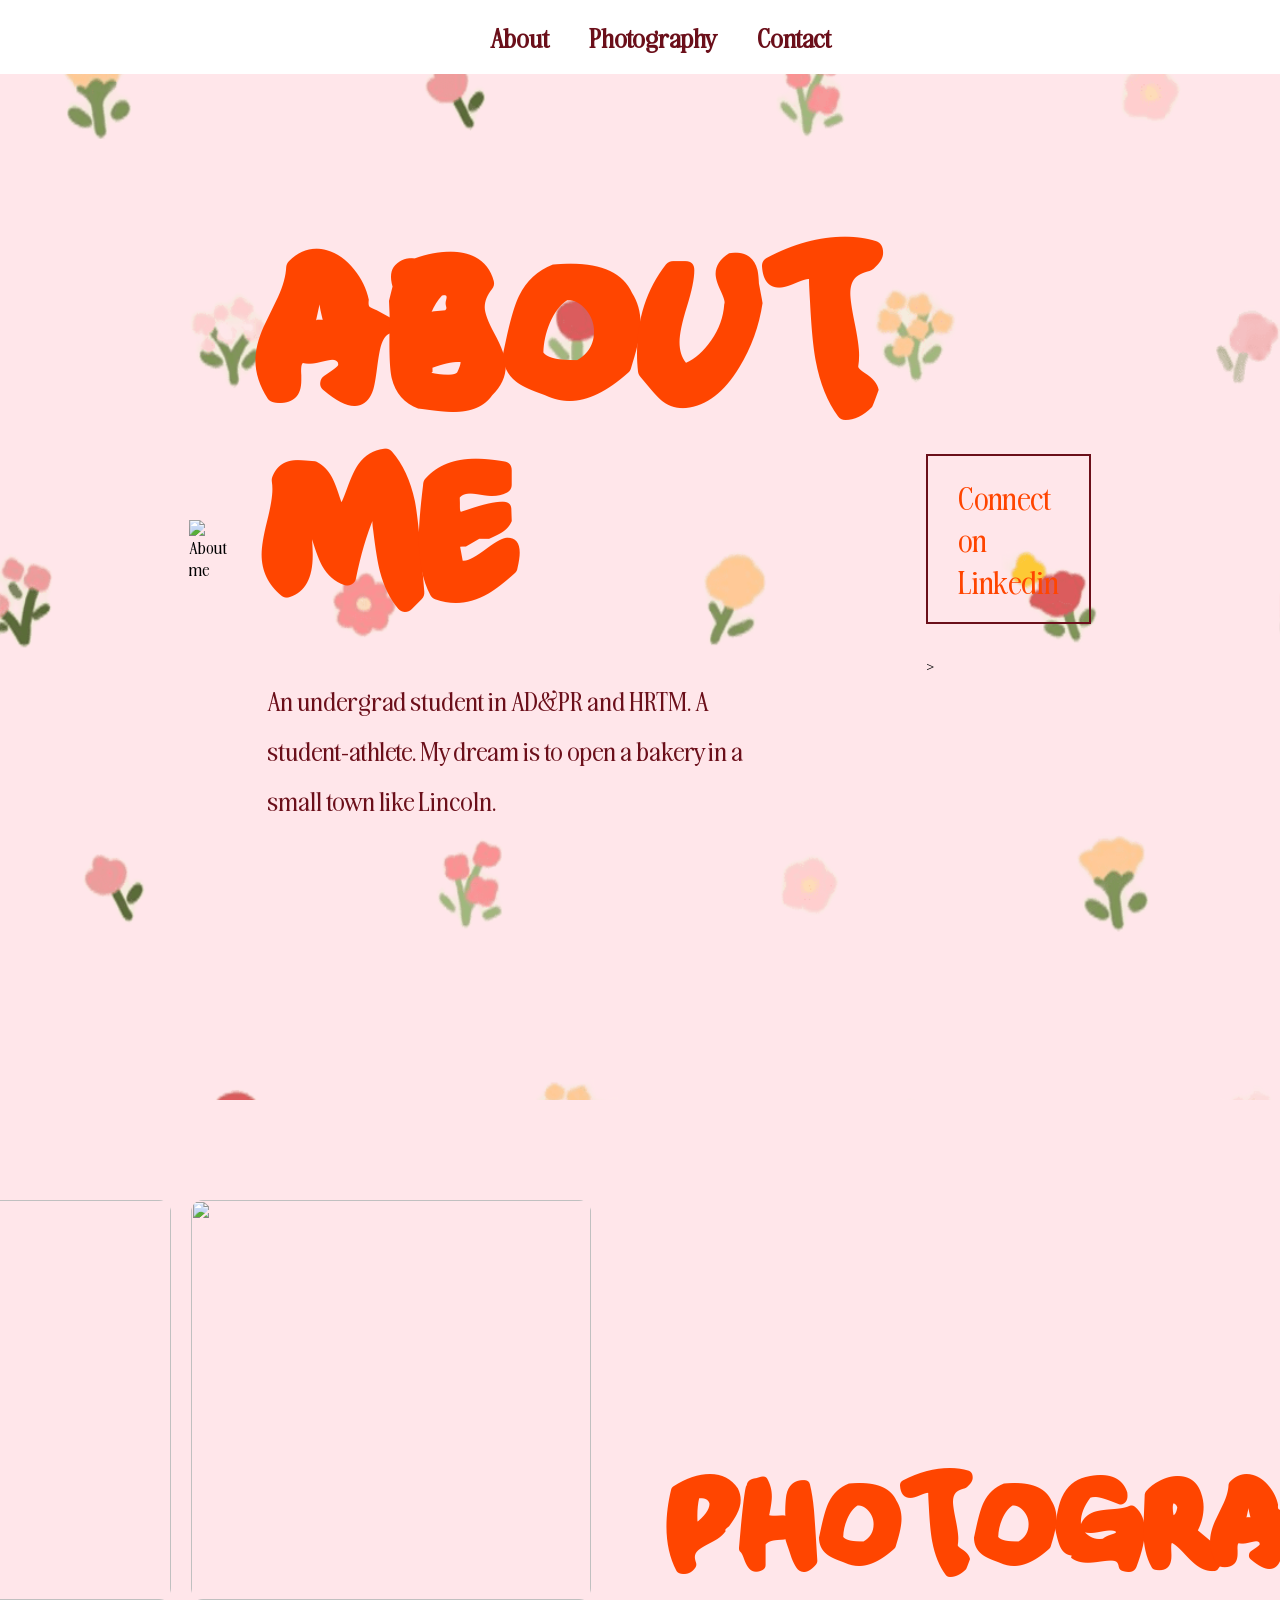
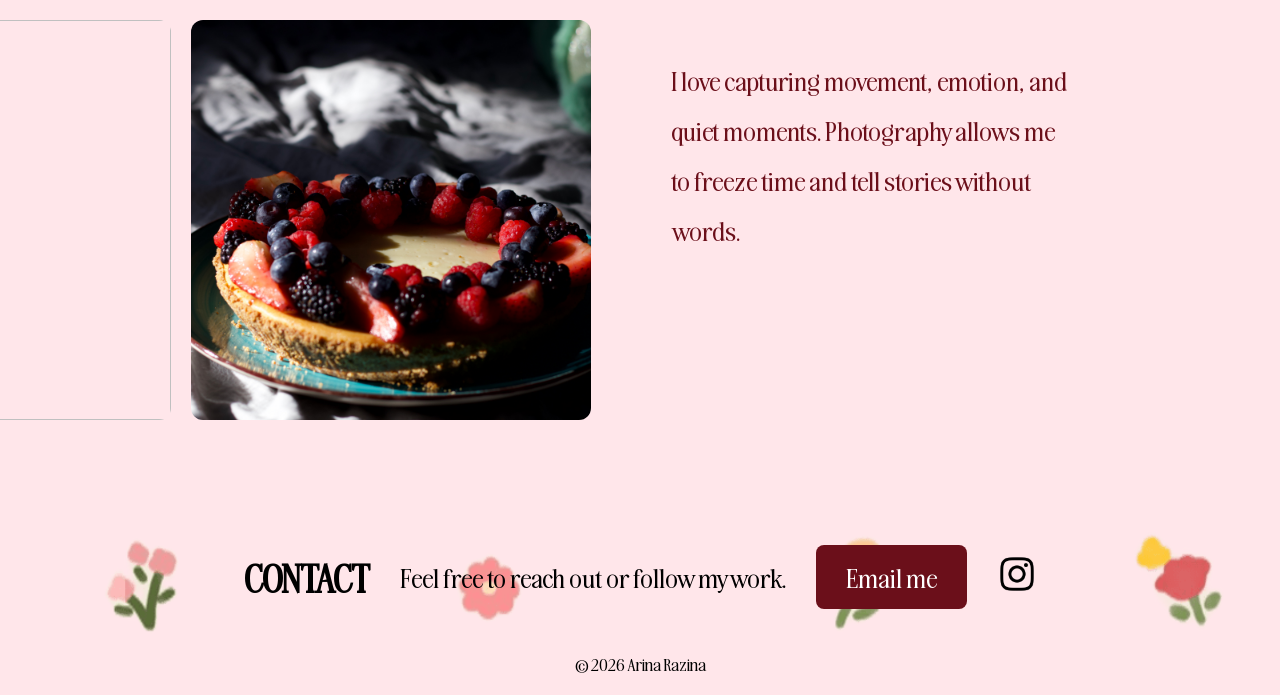
==== index.html @ c3878f50 "Enhance layout and styling: update navbar, add sections, and improve button styles" ====
<!doctype html>
<html lang="en">
<head>
    <meta charset="UTF-8">
    <title>Arina Razina</title>
    <link rel="stylesheet" href="css/style.css">
</head>

<body>
    <nav class="navbar">
    <a href="#about">About</a>
    <a href="#photography">Photography</a>
    <a href="#contact">Contact</a>
</nav>



<section id="about" class="hero">
    <div class="heroImage">
        <img src="images/arina.png" alt="About me">
    </div>
    <div class="heroText" id="about">
        <h1>ABOUT ME</h1>
        <p>
            An undergrad student in AD&PR and HRTM. 
            A student-athlete. My dream is to open a bakery in a small town like Lincoln.
        </p>
    </div>
     <div class="btn-home">
        <a href="https://www.linkedin.com/in/arina-razina-48b429290/" target="_blank">
            <p> Connect on Linkedin </p>
        </a>>
    </div>
</section>


<section id="photography" class="photographySection">
    
    <div class="photoGrid">
        <img src="images/kyle.jpg" alt="">
        <img src="images/emap.jpg" alt="">
        <img src="images/jump.jpg" alt="">
        <img src="images/cake.jpeg" alt="">
    </div>

    <div class="photoText">
        <h2>PHOTOGRAPHY</h2>
        <p>
            I love capturing movement, emotion, and quiet moments.
            Photography allows me to freeze time and tell stories
            without words.
        </p>
    </div>
</section>

<section id="contact" class="ContactSection">
      

    <div class="contactLinks">
        <h2>CONTACT</h2>

    <p>Feel free to reach out or follow my work.</p>

        <a href="mailto:arisharzn@gmail.com" class="emailButton">
            Email me
        </a>

        <a href="https://instagram.com/arisharzn" target="_blank" class="instaLink">
            <img src="images/instagram.png" alt="Instagram">
        </a>
    </div>
    <footer>
    © 2026 Arina Razina
</footer>
</section>
</body>
</html>
---- css/style.css ----
@font-face {
    font-family: 'crumbk';
    src: url('crumbk.woff') format('woff');
}
@font-face {
    font-family: 'awesome';
    src: url('awesome.woff') format('woff');
}
body {
    margin: 0;
    padding: 0;
    background-image: url('../images/flow.png');
    background-size: cover;
    size-adjust: 50%;
    background-color: #ffe6ea;
    font-family: "awesome", sans-serif;
}
.hero {
    display: flex;
    align-items: center;
    justify-content: center;
    padding: 250px;
    gap: 40px;
}
.heroImage img {
    width: 700px;
    height: auto;
}

.heroText h1 {
    font-size: 200px; 
     font-family: 'crumbk', sans-serif;
    color: #ff4500; 
    margin: 0 0 5px 0;
    text-transform: uppercase;
     line-height: 1;
}

.heroText p {
    font-size: 25px;
    color: #6b0f1a;
    line-height: 2;
    max-width: 500px;
}

.photographySection {
    display: flex;
    justify-content: center;
    align-items: center;
    gap: 80px;
    padding: 100px 60px;
    background-color: #ffe6ea;
}

.photoGrid {
    display: grid;
    grid-template-columns: repeat(2, 400px);
    grid-template-rows: repeat(2, 400px);
    gap: 20px;
}

.photoGrid img {
    width: 400px;
    height: 400px;
    object-fit: cover;
    border-radius: 12px;
}


.photoText h2 {
    font-size: 120px;
    color: #ff4500;
    font-family: 'crumbk', sans-serif;
    margin-bottom: 20px;
}

.photoText p {
    max-width: 400px;
    font-size: 25px;
    color: #6b0f1a;
    line-height: 2;
}

a p{
   padding: 20px 30px; 
   border: 2px solid #6b0f1a; 
   display: inline-block;
   color: #ff4500;
    font-size: 30px;
    transition: easy-in-out .2s; 
}
a p:hover {
    padding: 20px 30px;
    border: 2px solid #6b0f1a; 
    display: inline-block; 
    color: black; 
    background-color: white; 
    box-shadow: 14px 13px 3px 5px #ff4500;
    -moz-transform: translate (-10px, -15px);
    -webkit-transform: translate (-10px, -15px);
    -o-transform: translate (-10px, -15px);
    -ms-transform: translate (-10px, -15px);
    transform: translate (-10px, -15px);
}

.navbar {
    position: fixed;
    top: 0;
    width: 100%;
    background:  white;
    display: flex;
    justify-content: center;
    gap: 40px;
    padding: 20px;
    z-index: 1000;
}

.navbar a {
    text-decoration: none;
    color: #6b0f1a;
    font-size: 25px;
    font-weight: bold;
}

.navbar a:hover {
    color: #ff4500;
}
.contactSection {
    height: 100vh;
    background-color: #ffe6ea;
    display: flex;
    flex-direction: column;
    justify-content: center;
    align-items: center; 
    text-align: center;
}

.contactSection h2 {
    font-size: 120px;
    color: #ff4500;
    margin-bottom: 20px;
}

.contactSection p {
    color: #6b0f1a;
    margin-bottom: 40px;
    font-size: 120px;
    line-height: 2;
    max-width: 500px;
}

.emailButton {
    background-color: #6b0f1a;
    color: white;
    padding: 15px 30px;
    text-decoration: none;
    border-radius: 8px;
    font-size: 25px;
}

.emailButton:hover {
    background-color: #ff4500;
}
.contactLinks {
    display: flex;
    gap: 30px;
    align-items: center;
    font-size: 25px;
}

.instaLink img {
    width: 40px;
}
footer {
    text-align: center;
    padding: 20px;
    color: black;
}
.contactLinks {
    display: flex;
    justify-content: center;
    align-items: center;
    gap: 30px;
}
section {
    scroll-margin-top: 100px;
}
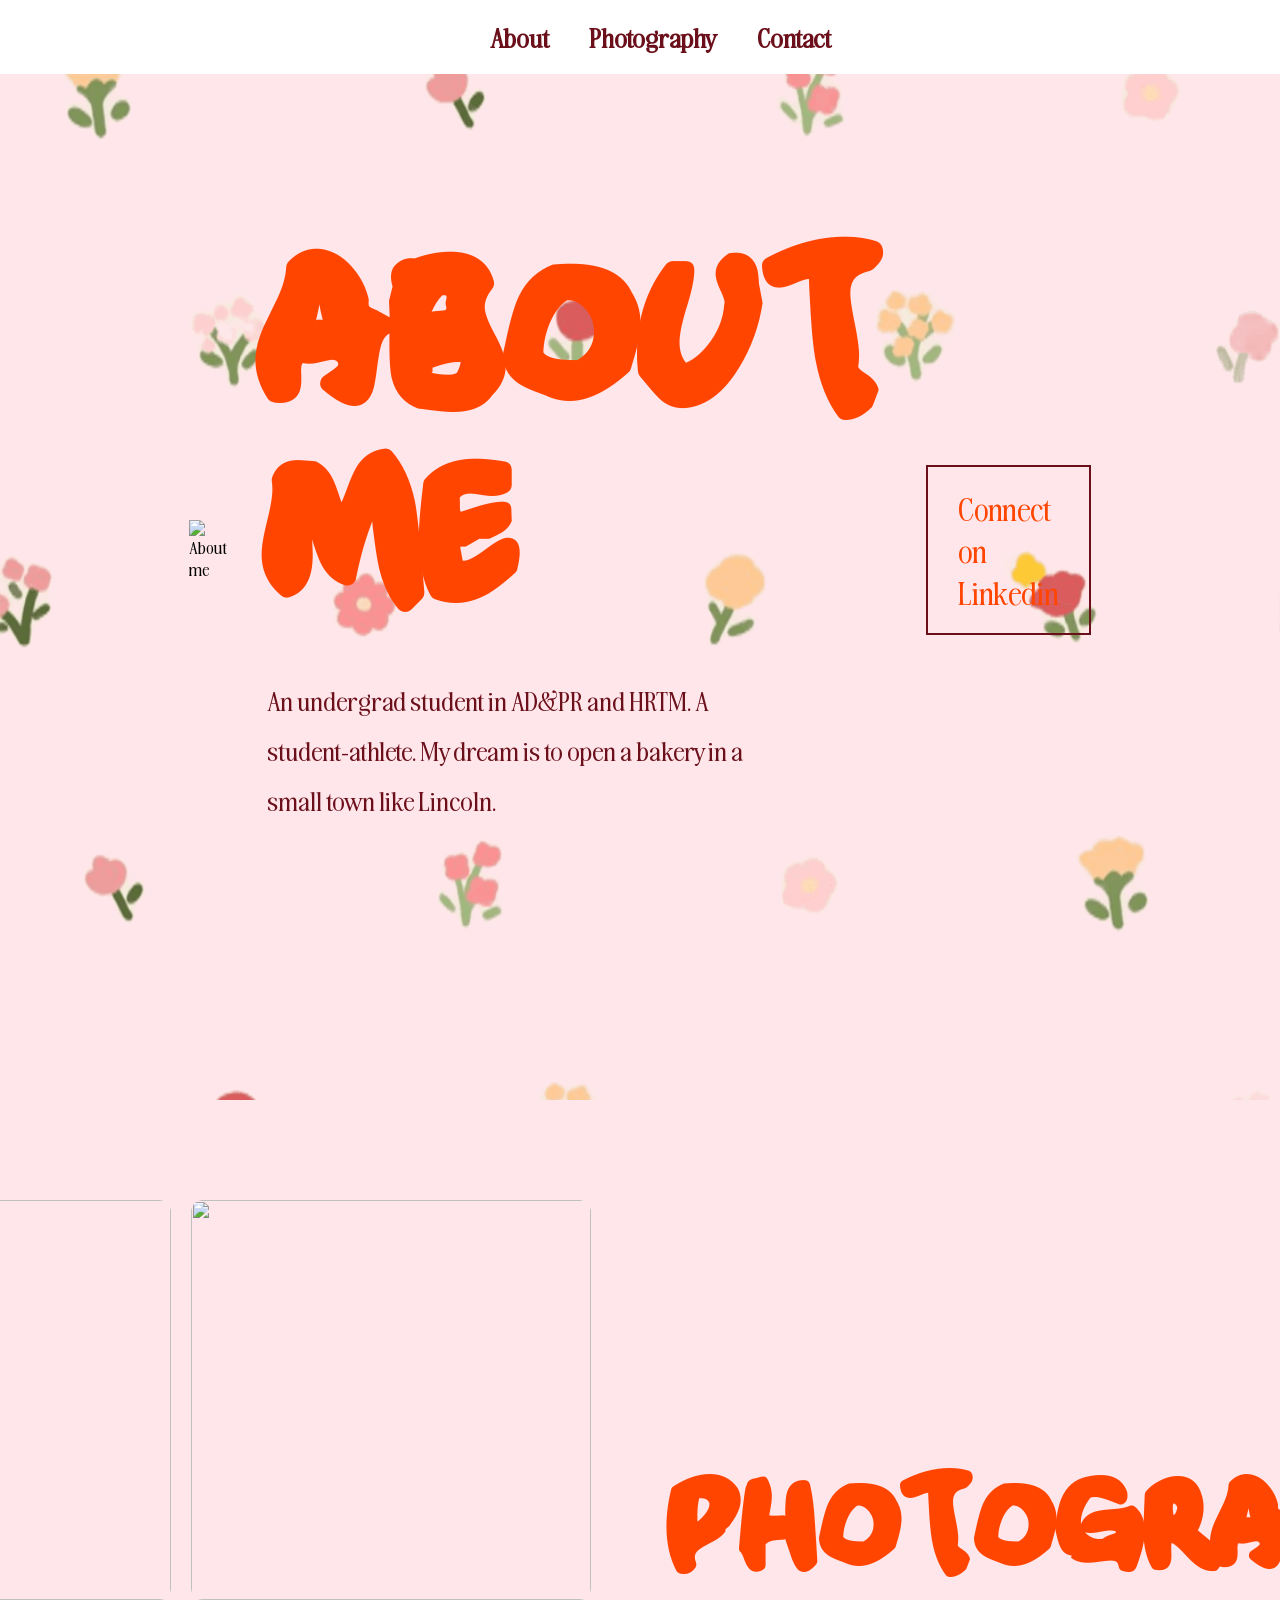
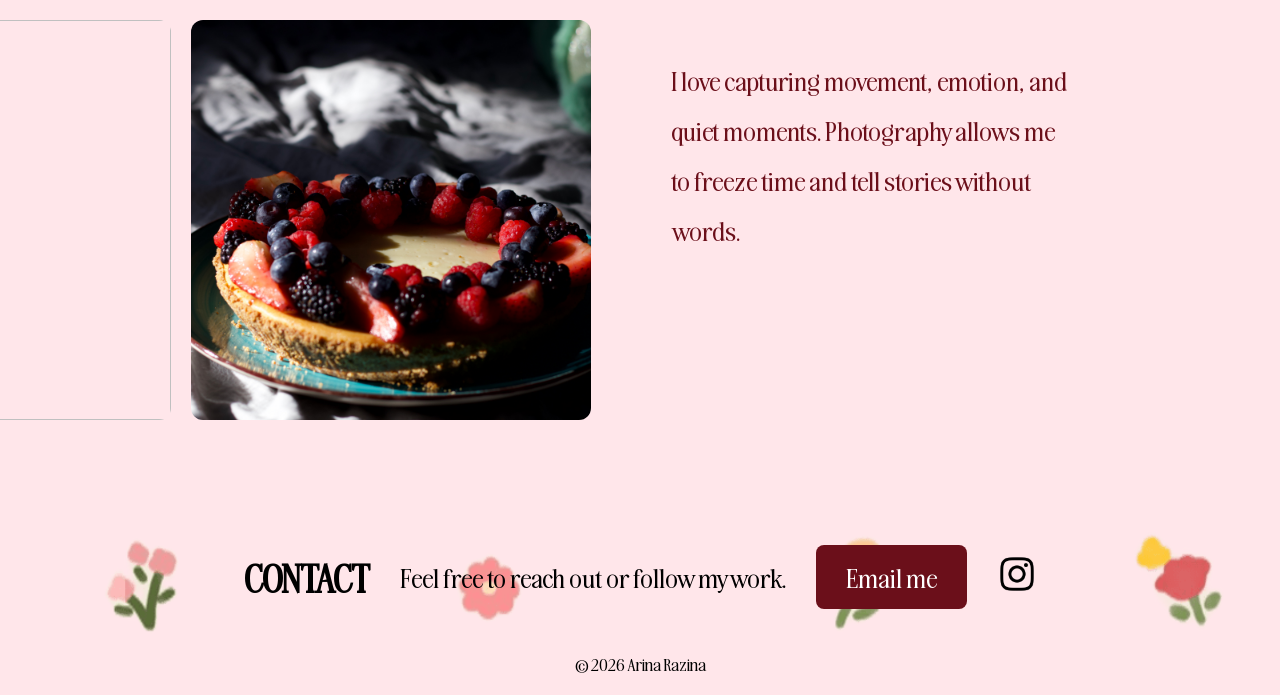
==== commit bff51d12: "salswee" ====
--- a/index.html
+++ b/index.html
@@ -29,7 +29,7 @@
      <div class="btn-home">
         <a href="https://www.linkedin.com/in/arina-razina-48b429290/" target="_blank">
             <p> Connect on Linkedin </p>
-        </a>>
+        </a>
     </div>
 </section>
 
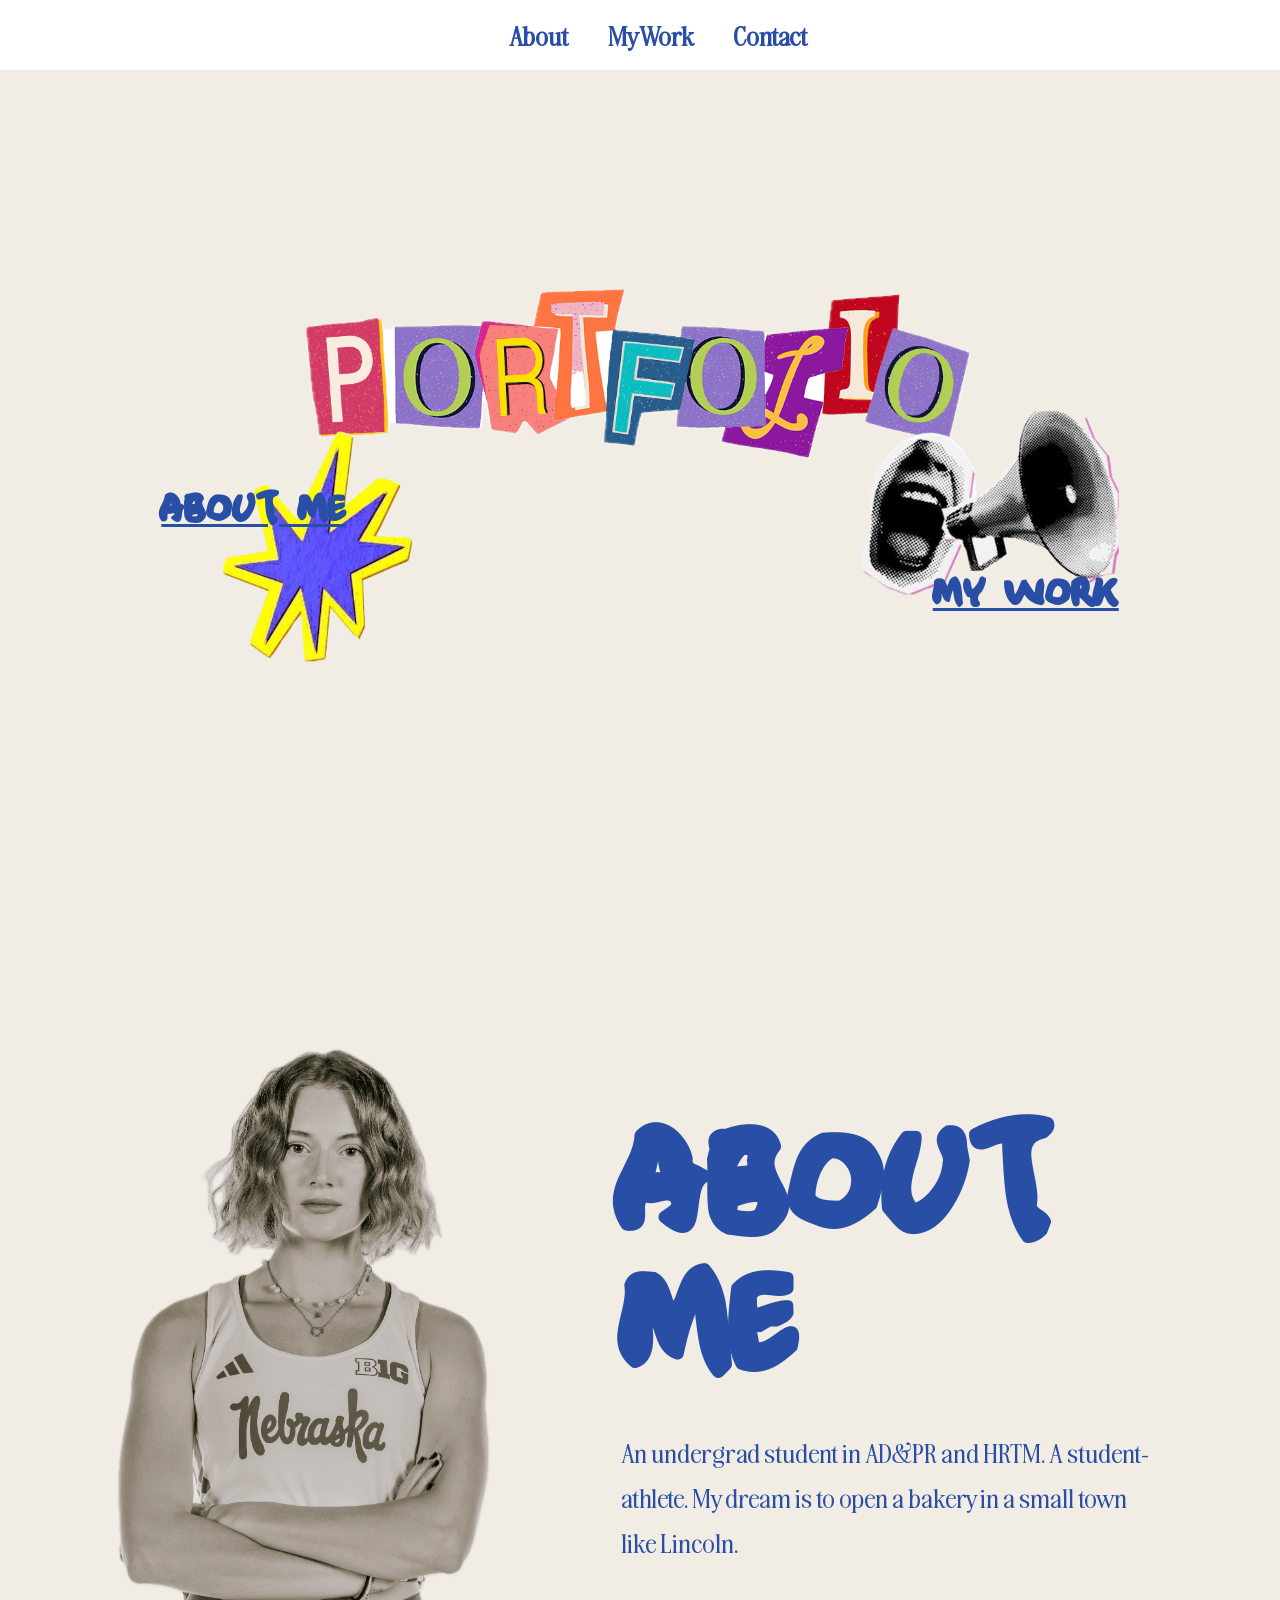
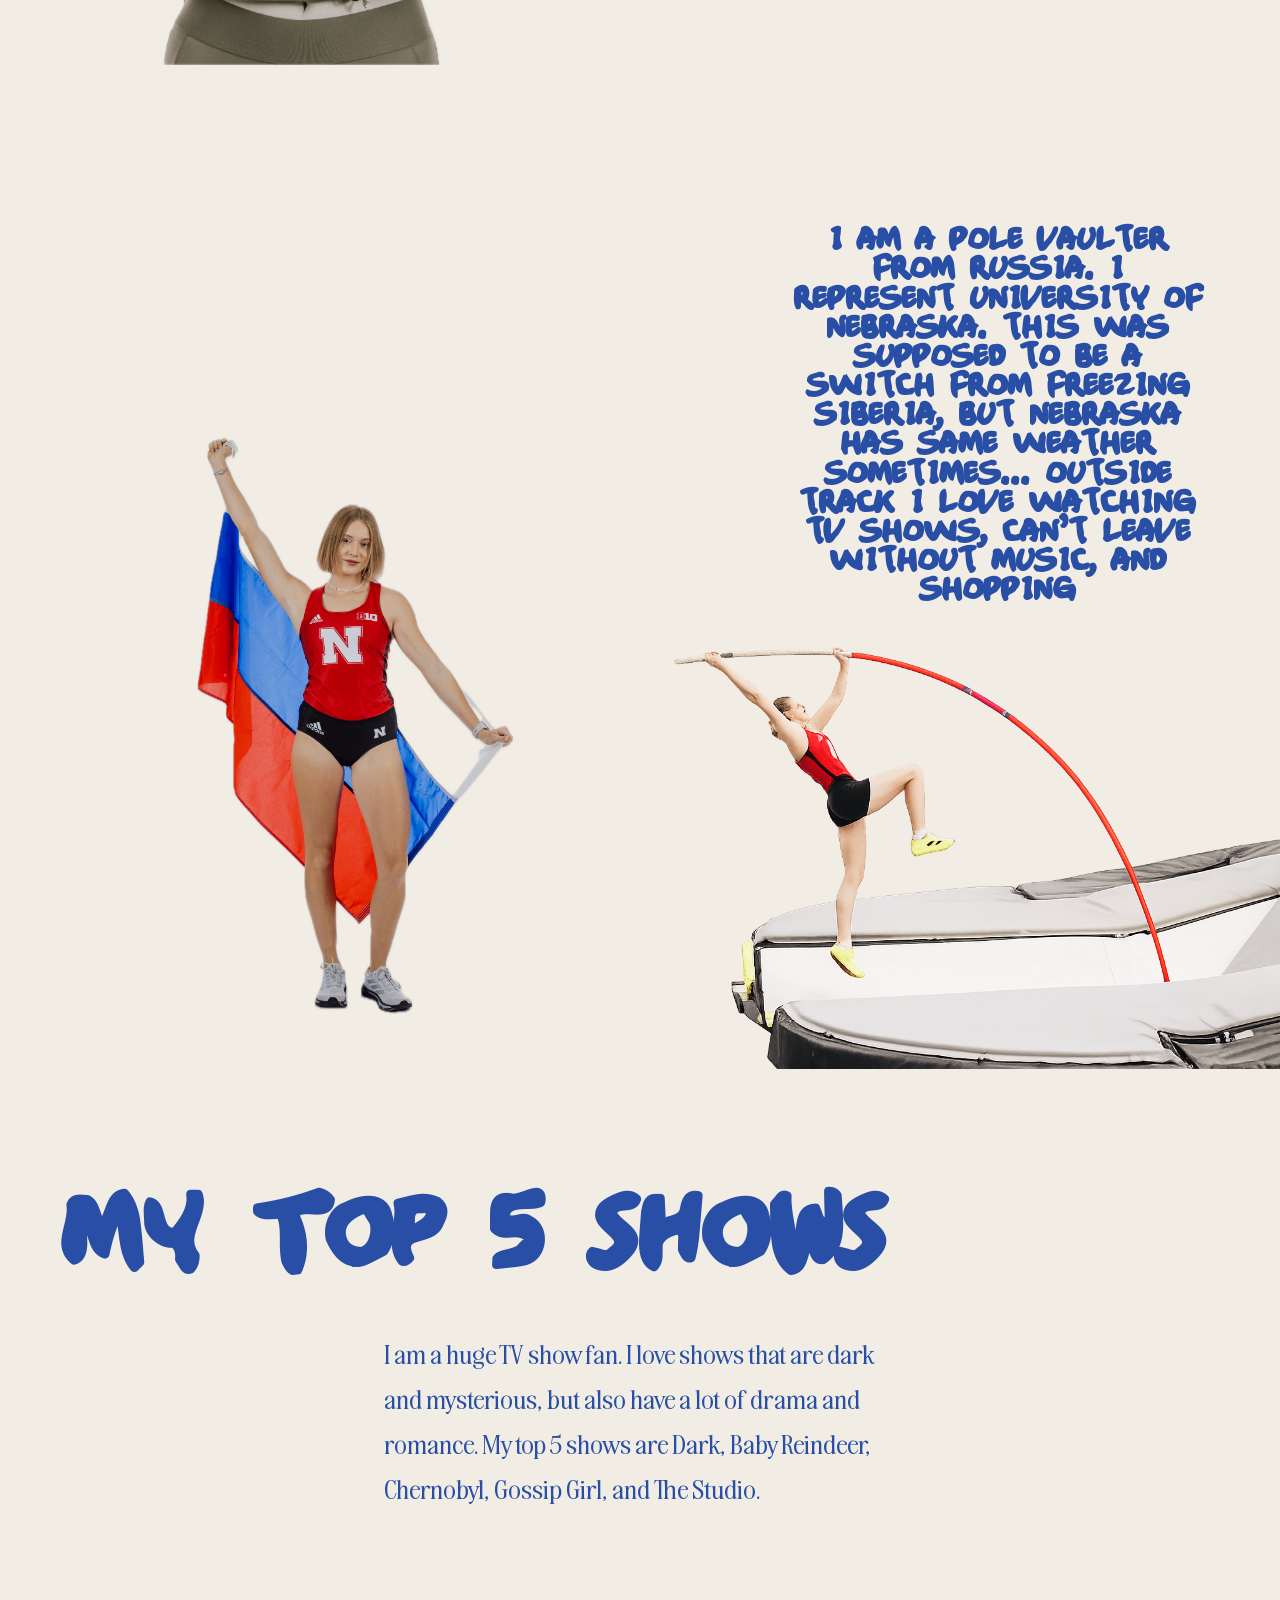
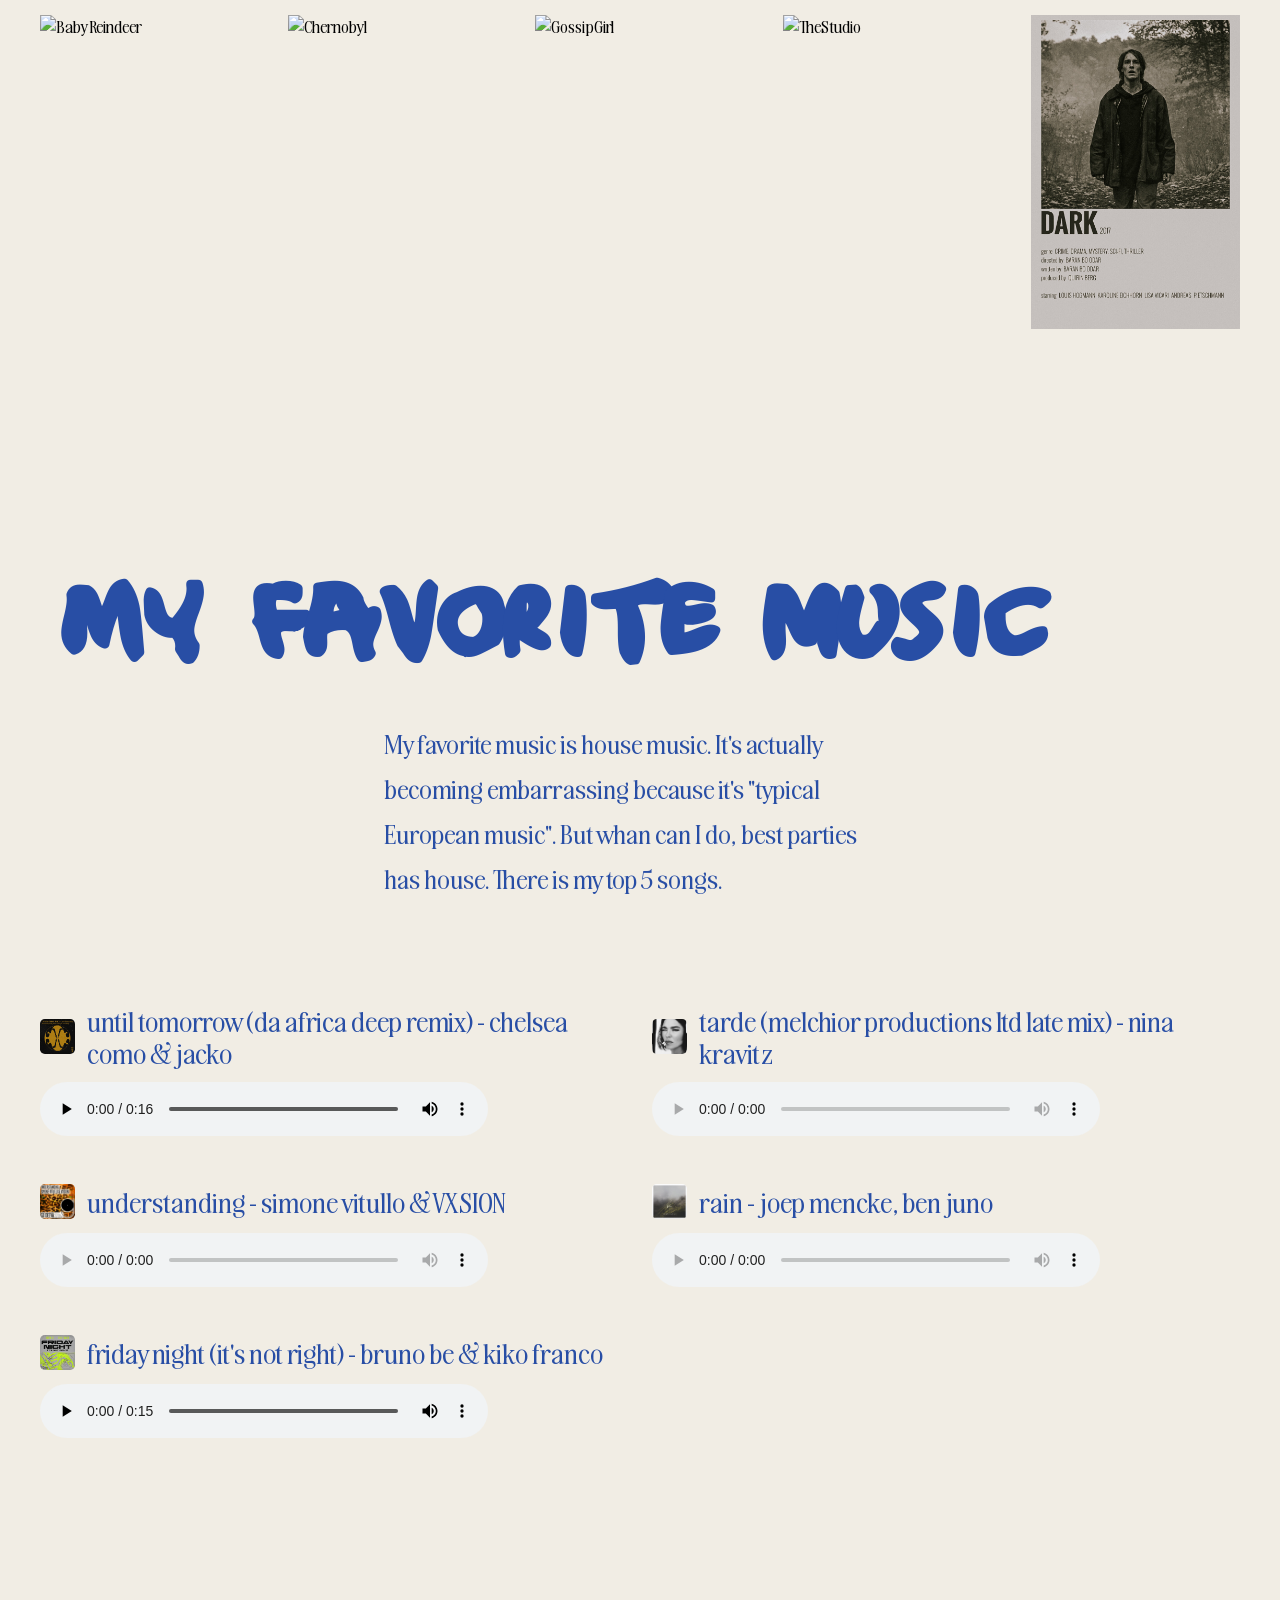
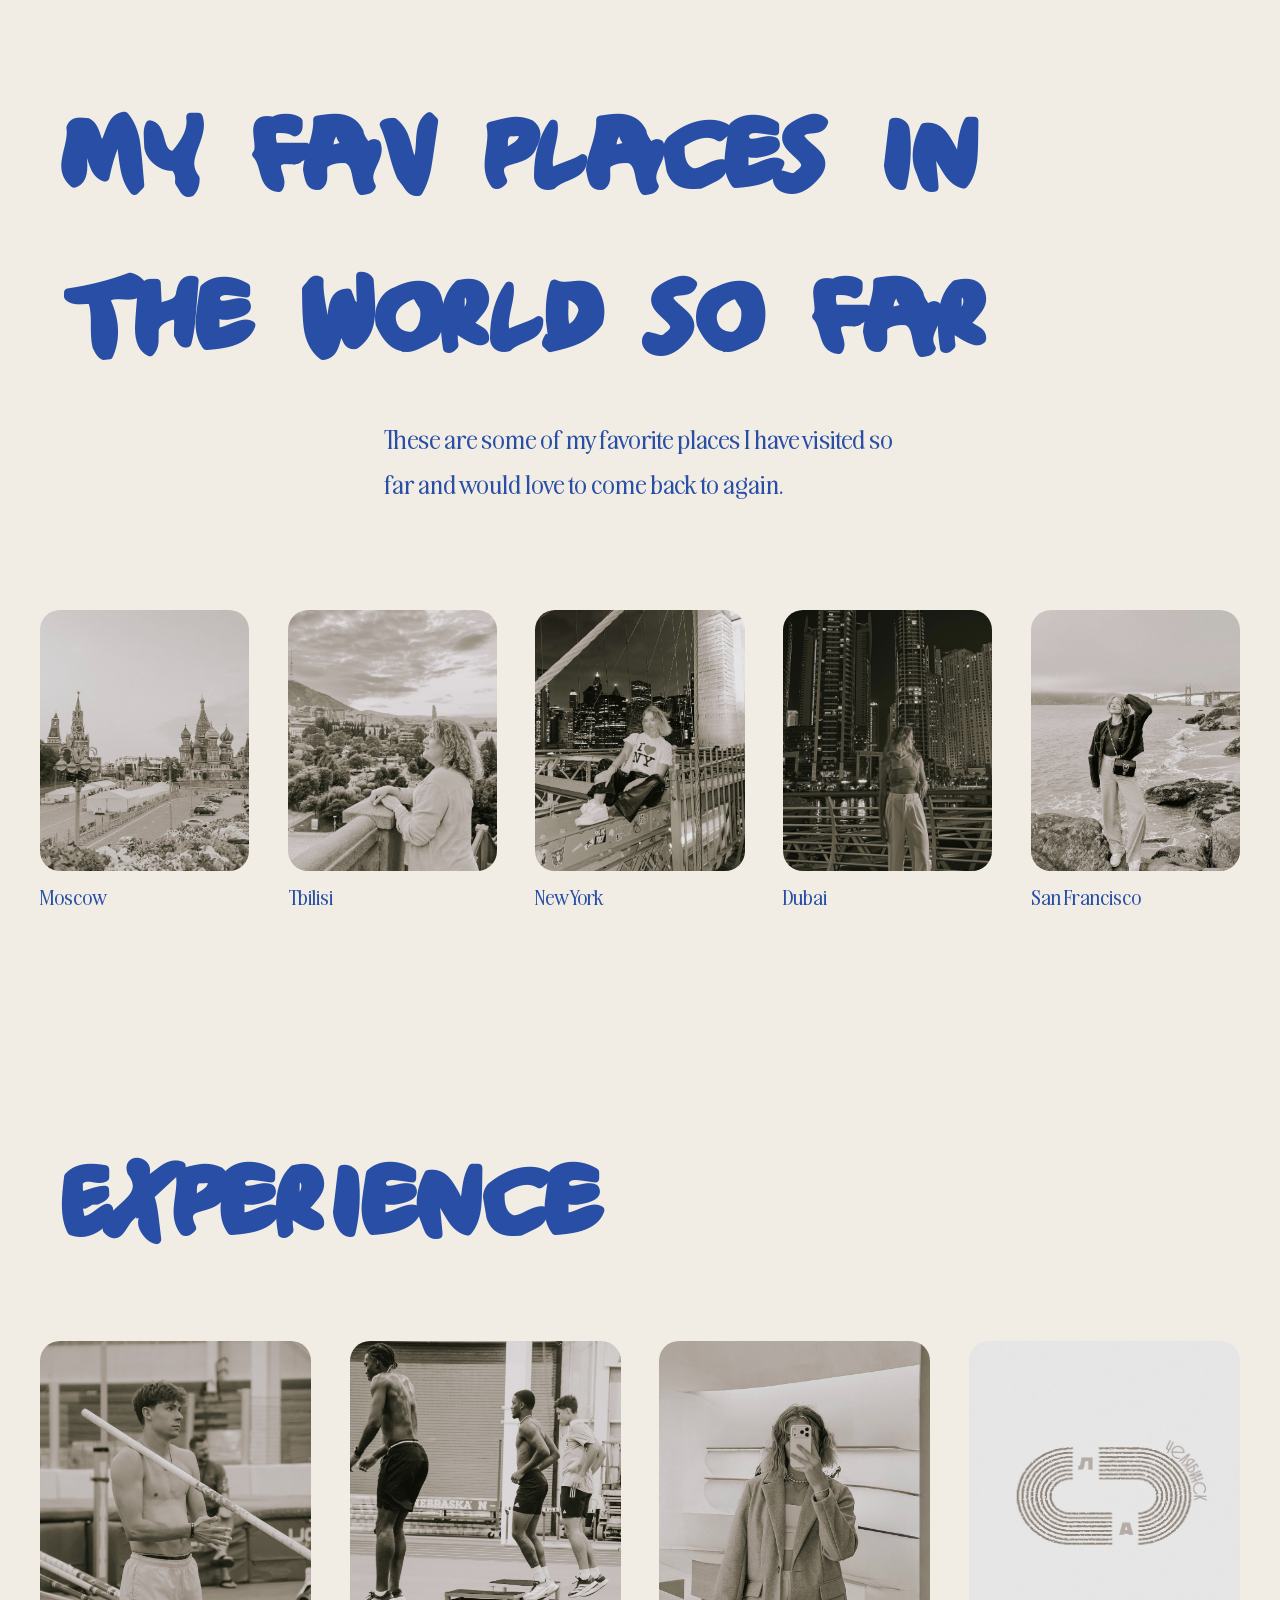
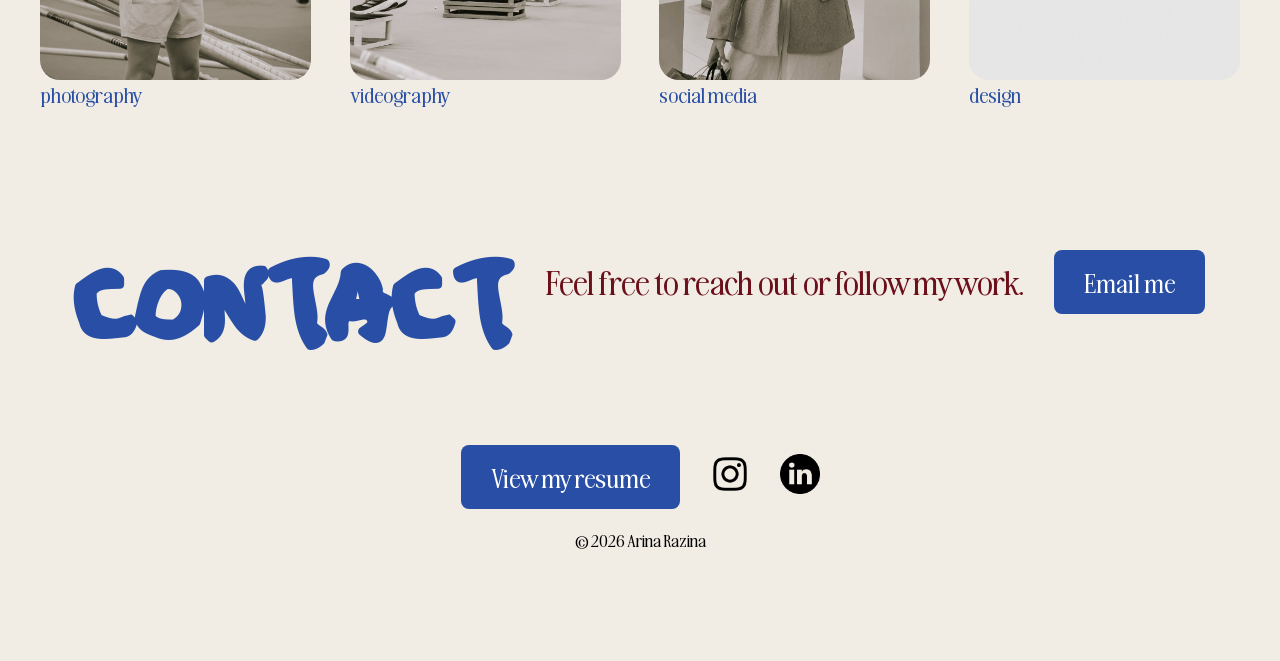
==== commit 7443cc6f: "clean repo" ====
--- a/index.html
+++ b/index.html
@@ -9,15 +9,25 @@
 <body>
     <nav class="navbar">
     <a href="#about">About</a>
-    <a href="#photography">Photography</a>
+    <a href="#about2">My Work</a>
     <a href="#contact">Contact</a>
 </nav>
 
+<section id="title">
+<div class="portfolio">
+  <img src="images/portfolio.png" class="title-img">
+  <img src="images/star.png" class="star">
+  <img src="images/mic.png" class="mic">
+
+    <a href="#about" class="label about">ABOUT ME</a>
+<a href="#about2" class="label exp">MY WORK</a>
+  </div>
+  </section>
 
 
 <section id="about" class="hero">
     <div class="heroImage">
-        <img src="images/arina.png" alt="About me">
+        <img src="images/arina3.png" alt="About me">
     </div>
     <div class="heroText" id="about">
         <h1>ABOUT ME</h1>
@@ -26,32 +36,166 @@
             A student-athlete. My dream is to open a bakery in a small town like Lincoln.
         </p>
     </div>
-     <div class="btn-home">
-        <a href="https://www.linkedin.com/in/arina-razina-48b429290/" target="_blank">
-            <p> Connect on Linkedin </p>
-        </a>
-    </div>
-</section>
-
-
-<section id="photography" class="photographySection">
-    
-    <div class="photoGrid">
-        <img src="images/kyle.jpg" alt="">
-        <img src="images/emap.jpg" alt="">
-        <img src="images/jump.jpg" alt="">
-        <img src="images/cake.jpeg" alt="">
-    </div>
-
-    <div class="photoText">
-        <h2>PHOTOGRAPHY</h2>
+</section>
+<section class="hero-hobby">
+    <div class="hero-hobby__text">
+        <h1>
+            I am a pole vaulter from Russia. I represent University of Nebraska.
+            This was supposed to be a switch from freezing Siberia, but Nebraska
+            has same weather sometimes... Outside track I love watching TV shows,
+            can’t leave without music, and shopping
+        </h1>
+    </div>
+
+    <img src="images/flag.png" alt=" Russian flag" class="hero-hobby__left">
+
+    <img src="images/pv.png" alt="Pole vault" class="hero-hobby__right">
+</section>
+
+
+<section class="tv">
+    <div class="tvImage">
+    <h1>My top 5 shows</h1>
+     <p>
+            I am a huge TV show fan. I love shows that are dark and mysterious, but also have a lot of drama and romance. My top 5 shows are Dark, Baby Reindeer, Chernobyl, Gossip Girl, and The Studio.
+        </p>
+    </div>
+    <div class="tvImage-container">
+        <img src="images/br.jpg" alt="BabyReindeer">
+        <img src="images/c.jpg" alt="Chernobyl">
+        <img src="images/gg.jpg" alt="GossipGirl">
+        <img src="images/ts.jpg" alt="TheStudio">
+        <img src="images/dark.JPG" alt="Dark">
+    </div>
+</section>
+
+<section class="music">
+  <div class="music-content">
+  <h1>My favorite music</h1>
+  <p>
+     My favorite music is house music. It's actually becoming embarrassing because it's "typical European music". But whan can I do, best parties has house. There is my top 5 songs.
+ </p>
+    </div>
+<div class="music-list">
+  <div class="music-track">
+    <div class="music-track-info">
+      <img src="images/ut.jpg" alt="" class="music-cover">
+      <h3>until tomorrow (da africa deep remix) - chelsea como & jacko </h3>
+    </div>
+    <audio controls>
+      <source src="images/untiltmw1.mp3" type="audio/mpeg">
+    </audio>
+  </div>
+
+
+  <div class="music-track">
+    <div class="music-track-info">
+      <img src="images/nk.jpeg" alt="" class="music-cover">
+      <h3>tarde (melchior productions ltd late mix) - nina kravitz</h3>
+    </div>
+    <audio controls>
+      <source src="images/tarde1.wav" type="audio/mpeg">
+    </audio>
+  </div>
+
+  <div class="music-track">
+    <div class="music-track-info">
+      <img src="images/u.jpeg" alt="" class="music-cover">
+      <h3> understanding - simone vitullo & VXSION</h3>
+    </div>
+    <audio controls>
+      <source src="images/understanding.wav" type="audio/mpeg">
+    </audio>
+  </div>
+
+  <div class="music-track">
+    <div class="music-track-info">
+      <img src="images/r.jpg" alt="" class="music-cover">
+      <h3>rain - joep mencke, ben juno</h3>
+    </div>
+    <audio controls>
+      <source src="images/rain.wav" type="audio/mpeg">
+    </audio>
+  </div>
+
+  <div class="music-track">
+    <div class="music-track-info">
+      <img src="images/fn.jpg" alt="" class="music-cover">
+      <h3>friday night (it's not right) - bruno be & kiko franco</h3>
+    </div>
+    <audio controls>
+      <source src="images/friday1.mp3" type="audio/mpeg">
+    </audio>
+  </div>
+</div>
+</section>
+
+<section class="travel">
+    <div class="travelImage">
+        <h1>My fav places in the world so far</h1>
         <p>
-            I love capturing movement, emotion, and quiet moments.
-            Photography allows me to freeze time and tell stories
-            without words.
+            These are some of my favorite places I have visited so far and would love to come back to again.
         </p>
     </div>
-</section>
+
+    <div class="travelImage-container">
+        <div class="card">
+            <img src="images/ms.jpg" alt="Moscow">
+            <p>Moscow</p>
+        </div>
+
+        <div class="card">
+            <img src="images/tb.jpg" alt="Tbilisi">
+            <p>Tbilisi</p>
+        </div>
+
+        <div class="card">
+            <img src="images/ny.jpg" alt="New York">
+            <p>New York</p>
+        </div>
+
+        <div class="card">
+            <img src="images/db.jpg" alt="Dubai">
+            <p>Dubai</p>
+        </div>
+
+        <div class="card">
+            <img src="images/sf.jpg" alt="San Francisco">
+            <p>San Francisco</p>
+        </div>
+    </div>
+</section>
+
+ 
+<section id="about2"  class="work">
+    <div class="work-items">
+    <h1>Experience</h1>
+    </div>
+
+    <div class="work-items-container">
+
+<div class="item">
+<img src="images/item1.jpg" alt="">
+<a href="photography.html">photography</a>
+</div>
+
+<div class="item">
+<img src="images/item2.jpg" alt="">
+  <a href="videography.html">videography</a>
+</div>
+
+<div class="item">
+<img src="images/item3.jpg" alt="">
+<a href="socialmedia.html">social media</a> 
+</div>
+
+<div class="item">
+<img src="images/item4.jpg" alt="">
+<a href ="design.html">design</a>
+</div>
+    </div>
+
+
 
 <section id="contact" class="ContactSection">
       
@@ -63,16 +207,25 @@
 
         <a href="mailto:arisharzn@gmail.com" class="emailButton">
             Email me
+    
+        <a href="images/resume.pdf" download="My_Resume" class="resumeButton">
+            View my resume
         </a>
 
         <a href="https://instagram.com/arisharzn" target="_blank" class="instaLink">
             <img src="images/instagram.png" alt="Instagram">
         </a>
+        <a href="https://www.linkedin.com/in/arina-razina-48b429290/" target="_blank" class="linkedinLink">
+            <img src="images/link.png" alt="Linkedin">
+        </a>
     </div>
     <footer>
     © 2026 Arina Razina
 </footer>
 </section>
+
+
+
 </body>
 </html>
 
--- a/css/style.css
+++ b/css/style.css
@@ -2,186 +2,724 @@
     font-family: 'crumbk';
     src: url('crumbk.woff') format('woff');
 }
+
 @font-face {
     font-family: 'awesome';
     src: url('awesome.woff') format('woff');
 }
+
+:root {
+    --bg: #F1EDE4;
+    --blue: #284EA5;
+    --maroon: #6b0f1a;
+    --orange: #ff4500;
+    --section-gap: clamp(2rem, 5vw, 5rem);
+    --section-pad-y: clamp(4rem, 10vh, 7rem);
+    --section-pad-x: clamp(1.25rem, 5vw, 3.75rem);
+}
+
+ .{
+    box-sizing: border-box;
+}
+
 body {
     margin: 0;
     padding: 0;
-    background-image: url('../images/flow.png');
     background-size: cover;
-    size-adjust: 50%;
-    background-color: #ffe6ea;
+    background-color: var(--bg);
     font-family: "awesome", sans-serif;
 }
+
+img {
+    max-width: 100%;
+    height: auto;
+}
+
+/* main page */
+.portfolio {
+    position: relative;
+    width: min(92vw, 68rem);
+    min-height: min(78vh, 52rem);
+    margin: clamp(7rem, 16vh, 9rem) auto clamp(3rem, 8vh, 5rem);
+}
+
+.title-img {
+    display: block;
+    width: min(70vw, 43.75rem);
+    margin: 0 auto;
+}
+
+.star {
+    position: absolute;
+    top: 38%;
+    left: 10%;
+    width: min(22vw, 13.75rem);
+    transition: 0.3s;
+}
+
+.mic {
+    position: absolute;
+    top: 38%;
+    right: 6%;
+    width: min(24vw, 17.5rem);
+    transition: 0.3s;
+}
+
+.label {
+    position: absolute;
+    font-family: 'crumbk', sans-serif;
+    font-size: clamp(1.5rem, 3vw, 2.625rem);
+    font-weight: bold;
+    color: var(--blue);
+    cursor: pointer;
+    transition: 0.3s;
+}
+
+.about {
+    top: 48%;
+    left: 6%;
+}
+
+.exp {
+    top: 60%;
+    right: 6%;
+}
+
+.label:hover,
+.star:hover,
+.mic:hover {
+    transform: scale(1.08) rotate(-3deg);
+}
+
+/* about me */
 .hero {
     display: flex;
     align-items: center;
     justify-content: center;
-    padding: 250px;
-    gap: 40px;
-}
+    gap: var(--section-gap);
+    padding: clamp(4rem, 14vh, 10rem) var(--section-pad-x);
+}
+
 .heroImage img {
-    width: 700px;
-    height: auto;
+    width: min(44vw, 43.75rem);
 }
 
 .heroText h1 {
-    font-size: 200px; 
-     font-family: 'crumbk', sans-serif;
-    color: #ff4500; 
-    margin: 0 0 5px 0;
+    margin: 0 0 0.5rem;
+    font-family: 'crumbk', sans-serif;
+    font-size: clamp(3.5rem, 11vw, 12.5rem);
+    line-height: 1;
     text-transform: uppercase;
-     line-height: 1;
+    color: var(--blue);
 }
 
 .heroText p {
-    font-size: 25px;
-    color: #6b0f1a;
-    line-height: 2;
-    max-width: 500px;
-}
-
-.photographySection {
+    max-width: min(34rem, 90vw);
+    font-size: clamp(1rem, 2.2vw, 1.5625rem);
+    line-height: 1.8;
+    color: var(--blue);
+}
+
+/*секции фото видео и тд*/
+.photographySection,
+.videographySection,
+.socialSection,
+.designSection {
     display: flex;
     justify-content: center;
     align-items: center;
-    gap: 80px;
-    padding: 100px 60px;
-    background-color: #ffe6ea;
-}
-
-.photoGrid {
+    gap: clamp(2rem, 6vw, 5rem);
+    padding: var(--section-pad-y) var(--section-pad-x);
+    background-color: var(--bg);
+}
+
+.photoGrid,
+.videoGrid,
+.socialGrid,
+.designGrid {
     display: grid;
-    grid-template-columns: repeat(2, 400px);
-    grid-template-rows: repeat(2, 400px);
-    gap: 20px;
-}
-
-.photoGrid img {
-    width: 400px;
-    height: 400px;
+    grid-template-columns: repeat(2, minmax(0, 1fr));
+    gap: clamp(0.75rem, 2vw, 1.25rem);
+    width: min(90vw, 52rem);
+}
+
+.photoGrid img,
+.videoGrid img,
+.socialGrid img,
+.designGrid img {
+    width: 100%;
+    aspect-ratio: 1 / 1;
     object-fit: cover;
-    border-radius: 12px;
-}
-
-
-.photoText h2 {
-    font-size: 120px;
-    color: #ff4500;
-    font-family: 'crumbk', sans-serif;
-    margin-bottom: 20px;
-}
-
-.photoText p {
-    max-width: 400px;
-    font-size: 25px;
-    color: #6b0f1a;
-    line-height: 2;
-}
-
-a p{
-   padding: 20px 30px; 
-   border: 2px solid #6b0f1a; 
-   display: inline-block;
-   color: #ff4500;
-    font-size: 30px;
-    transition: easy-in-out .2s; 
-}
-a p:hover {
-    padding: 20px 30px;
-    border: 2px solid #6b0f1a; 
-    display: inline-block; 
-    color: black; 
-    background-color: white; 
-    box-shadow: 14px 13px 3px 5px #ff4500;
-    -moz-transform: translate (-10px, -15px);
-    -webkit-transform: translate (-10px, -15px);
-    -o-transform: translate (-10px, -15px);
-    -ms-transform: translate (-10px, -15px);
-    transform: translate (-10px, -15px);
+    border-radius: 0.75rem;
+}
+
+.photoText h2,
+.videoText h2,
+.socialText h2,
+.designText h2 {
+    margin-bottom: 1.25rem;
+    font-family: 'crumbk', sans-serif;
+    font-size: clamp(3rem, 8vw, 7.5rem);
+    color: var(--blue);
+}
+
+.photoText p,
+.videoText p,
+.socialText p,
+.designText p {
+    max-width: min(25rem, 90vw);
+    font-size: clamp(1rem, 2.2vw, 1.5625rem);
+    line-height: 1.8;
+    color: var(--blue);
+}
+
+/*arrow*/
+/* текстовый блок делаем точкой привязки */
+.socialText {
+    position: relative;
+    display: flex;
+    flex-direction: column;
+}
+
+/* стрелки ставим именно под текстом */
+.arrowButtons {
+    position: absolute;
+    top: 100%;          /* сразу под блоком текста */
+    left: 0;
+    width: 520px;       /* расстояние между левой и правой стрелкой */
+    display: flex;
+    justify-content: space-between;
+    align-items: center;
+    margin-top: 40px;   /* отступ от текста вниз */
+}
+
+/* маленькие иконки */
+.navArrow img {
+    width: 26px;        /* маленький размер стрелок */
+    height: auto;
+    display: block;
+}
+
+.navArrow {
+    display: block;
+}
+/* novaya hyinya*/ 
+/* текст + стрелки как на скрине */
+.photoText,
+.videoText,
+.socialText,
+.designText {
+    position: relative;
+    width: min(38rem, 40vw);
+    padding-bottom: 7rem; /* место под стрелки */
+}
+
+/* стрелки под текстом, по ширине текстового блока */
+.photoText .arrowButtons,
+.videoText .arrowButtons,
+.socialText .arrowButtons,
+.designText .arrowButtons {
+    position: absolute;
+    left: 0;
+    right: 0;
+    top: auto;
+    bottom: 0;
+    width: 100%;
+    margin-top: 0;
+    display: flex;
+    justify-content: space-between;
+    align-items: center;
+}
+
+/* размер стрелок */
+.photoText .navArrow img,
+.videoText .navArrow img,
+.socialText .navArrow img,
+.designText .navArrow img {
+    width: 70px;
+}
+.navArrow {
+    display: block;
+    cursor: pointer;
+    transition: transform 0.2s ease, opacity 0.2s ease;
+}
+
+.navArrow img {
+    width: 55px;
+    height: auto;
+    display: block;
+    transition: transform 0.2s ease, opacity 0.2s ease;
+}
+
+.navArrow:hover {
+    transform: scale(1.08);
+    opacity: 0.75;
+}
+
+.navArrow:active {
+    transform: scale(0.95);
+}
+
+
+
+
+
+
+
+/* contact */
+a p {
+    display: inline-block;
+    padding: clamp(0.875rem, 2vw, 1.25rem) clamp(1.25rem, 3vw, 1.875rem);
+    border: 2px solid var(--maroon);
+    font-size: clamp(1.125rem, 2.6vw, 1.875rem);
+    color: var(--orange);
+    transition: ease-in-out 0.2s;
 }
 
 .navbar {
     position: fixed;
     top: 0;
     width: 100%;
-    background:  white;
     display: flex;
     justify-content: center;
-    gap: 40px;
-    padding: 20px;
+    gap: clamp(1rem, 4vw, 2.5rem);
+    padding: clamp(0.875rem, 2vh, 1.25rem);
+    background: white;
     z-index: 1000;
 }
 
 .navbar a {
     text-decoration: none;
-    color: #6b0f1a;
-    font-size: 25px;
+    color: var(--blue);
+    font-size: clamp(1rem, 2vw, 1.5625rem);
     font-weight: bold;
 }
 
 .navbar a:hover {
-    color: #ff4500;
-}
-.contactSection {
-    height: 100vh;
-    background-color: #ffe6ea;
-    display: flex;
+    color: var(--orange);
+}
+
+.contactSection,
+.ContactSection {
+    min-height: 1vh;
+    background-color: #f1ede4;
+    display: flex; 
     flex-direction: column;
     justify-content: center;
-    align-items: center; 
+    align-items: center;
     text-align: center;
 }
 
-.contactSection h2 {
-    font-size: 120px;
-    color: #ff4500;
-    margin-bottom: 20px;
-}
-
-.contactSection p {
-    color: #6b0f1a;
-    margin-bottom: 40px;
-    font-size: 120px;
-    line-height: 2;
-    max-width: 500px;
+.contactSection h2,
+.ContactSection h2 {
+    margin-bottom: 1.25rem;
+    font-family: 'crumbk', sans-serif;
+    font-size: clamp(3rem, 8vw, 7.5rem);
+    color: var(--blue);
+}
+
+.contactSection p,
+.ContactSection p {
+    max-width: min(32rem, 90vw);
+    margin-bottom: 2rem;
+    font-size: clamp(1.125rem, 2.8vw, 2rem);
+    line-height: 1.6;
+    color: var(--maroon);
 }
 
 .emailButton {
-    background-color: #6b0f1a;
+    background-color: var(--blue);
     color: white;
-    padding: 15px 30px;
+    padding: clamp(0.875rem, 2vw, 0.9375rem) clamp(1.5rem, 3vw, 1.875rem);
     text-decoration: none;
-    border-radius: 8px;
-    font-size: 25px;
+    border-radius: 0.5rem;
+    font-size: clamp(1rem, 2vw, 1.5625rem);
 }
 
 .emailButton:hover {
-    background-color: #ff4500;
-}
-.contactLinks {
-    display: flex;
-    gap: 30px;
-    align-items: center;
-    font-size: 25px;
-}
-
-.instaLink img {
-    width: 40px;
-}
-footer {
-    text-align: center;
-    padding: 20px;
-    color: black;
-}
+    background-color: var(--orange);
+}
+.resumeButton {
+    background-color: var(--blue);
+    color: white;
+    padding: clamp(0.875rem, 2vw, 0.9375rem) clamp(1.5rem, 3vw, 1.875rem);
+    text-decoration: none;
+    border-radius: 0.5rem;
+    font-size: clamp(1rem, 2vw, 1.5625rem);
+}
+
+.resumeButton:hover {
+    background-color: var(--orange);
+}
+
 .contactLinks {
     display: flex;
     justify-content: center;
     align-items: center;
-    gap: 30px;
-}
+    flex-wrap: wrap;
+    gap: clamp(1rem, 3vw, 1.875rem);
+    font-size: clamp(1rem, 2vw, 1.5625rem);
+}
+
+.instaLink img {
+    width: clamp(2rem, 4vw, 2.5rem);
+}
+.linkedinLink img {
+    width: clamp(2rem, 4vw, 2.5rem);
+}
+
+footer {
+    padding: 1.25rem;
+    text-align: center;
+    color: black;
+}
+
 section {
-    scroll-margin-top: 100px;
-}+    scroll-margin-top: 6rem;
+}
+
+/* work */
+.work {
+    background: var(--bg);
+    padding: var(--section-pad-y) 0;
+}
+
+.work-items h1 {
+    margin: 0 auto 0.625rem;
+    width: min(90vw, 87.5rem);
+    font-family: 'crumbk', sans-serif;
+    font-size: clamp(3rem, 8vw, 7.5rem);
+    color: var(--blue);
+}
+
+.work-items-container {
+    display: grid;
+    grid-template-columns: repeat(4, minmax(0, 1fr));
+    gap: clamp(1.25rem, 3vw, 2.5rem);
+    max-width: 87.5rem;
+    margin: 0 auto;
+    padding: clamp(1.5rem, 4vw, 2.5rem);
+}
+
+.item a {
+    text-decoration: none;
+    color: #284EA6;
+    font-size: clamp(1rem, 1.8vw, 1.25rem);
+}
+
+.item a:hover {
+    color: var(--orange);
+}
+
+.work-items a:hover {
+    opacity: 0.6;
+}
+
+.item img {
+    width: 100%;
+    aspect-ratio: 4 / 5;
+    object-fit: cover;
+    border-radius: 1.25rem;
+    display: block;
+    transition: transform 0.4s;
+}
+
+.item:hover img {
+    transform: scale(1.05);
+}
+
+/*какаято хуйня непонятная*/
+
+@media (max-width: 900px) {
+    .portfolio {
+        width: min(94vw, 36rem);
+        min-height: 65vh;
+    }
+
+    .star {
+        top: 62%;
+        left: 2%;
+        width: min(26vw, 8rem);
+    }
+
+    .mic {
+        top: 60%;
+        right: 2%;
+        width: min(28vw, 9rem);
+    }
+
+    .about {
+        top: 76%;
+        left: 6%;
+    }
+
+    .exp {
+        top: 84%;
+        right: 6%;
+    }
+
+    .hero,
+    .photographySection,
+    .videographySection,
+    .socialSection,
+    .designSection {
+        flex-direction: column;
+        text-align: center;
+    }
+
+    .work-items-container {
+        grid-template-columns: repeat(2, minmax(0, 1fr));
+    }
+}
+
+@media (max-width: 640px) {
+    .portfolio {
+        min-height: 58vh;
+        margin-top: 6.5rem;
+    }
+
+    .title-img {
+        width: 82vw;
+    }
+
+    .star {
+        top: 58%;
+    }
+
+    .mic {
+        top: 57%;
+    }
+
+    .about {
+        top: 72%;
+    }
+
+    .exp {
+        top: 80%;
+    }
+
+    .photoGrid,
+    .videoGrid,
+    .socialGrid,
+    .designGrid,
+    .work-items-container {
+        grid-template-columns: 1fr;
+    }
+
+    .navbar {
+        flex-wrap: wrap;
+    }
+}
+/* tv */
+.tv {
+    background: var(--bg);
+    padding: var(--section-pad-y) 0;
+}
+
+.tvImage h1 {
+    margin: 0 auto 0.625rem;
+    width: min(90vw, 87.5rem);
+    font-family: 'crumbk', sans-serif;
+    font-size: clamp(3rem, 8vw, 7.5rem);
+    color: var(--blue);
+}
+.tvImage p {
+    max-width: min(32rem, 90vw);
+    margin: 0 auto 4rem;
+    line-height: 1.8;
+    color: var(--blue);
+    font-size: clamp(1rem, 2.2vw, 1.5625rem);
+
+}
+
+.tvImage-container {
+    display: grid;
+    grid-template-columns: repeat(5, minmax(0, 1fr));
+    gap: clamp(1.25rem, 3vw, 2.5rem);
+    max-width: 87.5rem;
+    margin: 0 auto;
+    padding: clamp(1.5rem, 4vw, 2.5rem);
+}
+
+/* music */
+.music {
+    background: var(--bg);
+    padding: var(--section-pad-y) 0;
+    min-height: 100vh;
+}
+
+.music-content h1 {
+    margin: 0 auto 0.625rem;
+    width: min(90vw, 87.5rem);
+    font-family: 'crumbk', sans-serif;
+    font-size: clamp(3rem, 8vw, 7.5rem);
+    color: var(--blue);
+}
+
+.music-content p {
+    max-width: min(32rem, 90vw);
+    margin: 0 auto 4rem;
+    line-height: 1.8;
+    color: var(--blue);
+    font-size: clamp(1rem, 2.2vw, 1.5625rem);
+}
+
+.music-list {
+    max-width: 87.5rem;
+    margin: 0 auto;
+    padding: clamp(1.5rem, 4vw, 2.5rem);
+    display: grid;
+    grid-template-columns: repeat(2, minmax(0, 1fr));
+    gap: 1.5rem;
+}
+
+.music-track {
+      padding-bottom: 1.25rem;
+}
+
+.music-track h3 {
+    margin: 0;
+    font-size: clamp(1.2rem, 2.2vw, 1.65rem);
+    color: var(--blue);
+    font-weight: 400;
+    line-height: 1.2;
+}
+
+.music-track audio {
+      width: min(100%, 28rem);
+}
+.music-track-info {
+   display: flex;
+    align-items: center;
+    gap: 0.75rem;
+    margin-bottom: 0.85rem;
+}
+
+.music-cover {
+    width: 2.2rem;
+    height: 2.2rem;
+    object-fit: cover;
+    border-radius: 0.3rem;
+    flex-shrink: 0;
+}
+@media (max-width: 700px) {
+    .music-list {
+        grid-template-columns: 1fr;
+    }
+}
+/*travel*/
+.travel {
+    background: var(--bg);
+    padding: var(--section-pad-y) 0;
+}
+
+.travelImage h1 {
+    margin: 0 auto 0.625rem;
+    width: min(90vw, 87.5rem);
+    font-family: 'crumbk', sans-serif;
+    font-size: clamp(3rem, 8vw, 7.5rem);
+    color: var(--blue);
+}
+
+.travelImage p {
+    max-width: min(32rem, 90vw);
+    margin: 0 auto 4rem;
+    line-height: 1.8;
+    color: var(--blue);
+    font-size: clamp(1rem, 2.2vw, 1.5625rem);
+}
+
+.travelImage-container {
+    display: grid;
+    grid-template-columns: repeat(5, minmax(0, 1fr));
+    gap: clamp(1.25rem, 3vw, 2.5rem);
+    max-width: 87.5rem;
+    margin: 0 auto;
+    padding: clamp(1.5rem, 4vw, 2.5rem);
+}
+
+.card img {
+    width: 100%;
+    aspect-ratio: 4 / 5;
+    object-fit: cover;
+    border-radius: 1.25rem;
+    display: block;
+    transition: transform 0.4s;
+}
+
+.card p {
+    margin: 0.75rem 0 0;
+    color: var(--blue);
+    font-size: clamp(1rem, 1.8vw, 1.25rem);
+    line-height: 1.3;
+}
+
+.card:hover img {
+    transform: scale(1.03);
+}
+
+/*hobby page*/
+.hero-hobby {
+    position: relative;
+    min-height: 90vh;
+    background: var(--bg);
+    overflow: hidden;
+    padding: 2rem;
+    margin: auto;
+}
+
+.hero-hobby__text {
+    position: absolute;
+    top: 2rem;
+right: 6vw;
+width: min(34rem, 32vw);
+    z-index: 7;
+}
+
+.hero-hobby__text h1 {
+    margin: 0;
+    font-family: 'crumbk', sans-serif;
+   font-size: clamp(1.35rem, 2.4vw, 3rem);
+    line-height: 0.95;
+    text-transform: uppercase;
+    color: #284EA6;
+    text-align: center;
+}
+
+.hero-hobby__left {
+    position: absolute;
+    left: 10vw;
+    bottom: 1vh;
+width: 33vw;
+    z-index: 2;
+}
+
+.hero-hobby__right {
+    position: absolute;
+    right: -2vw;
+    bottom: 0;
+  width: 50vw;
+    z-index: 1;
+}
+@media (max-width: 900px) {
+    .hero-hobby {
+        min-height: auto;
+        padding: 2rem 1rem 3rem;
+    }
+
+    .hero-hobby__grid {
+        min-height: auto;
+        grid-template-columns: 1fr;
+        gap: 2rem;
+    }
+
+    .hero-hobby__text h1 {
+        font-size: clamp(1.8rem, 8vw, 3rem);
+    }
+
+    .hero-hobby__left img,
+    .hero-hobby__right img {
+        max-width: 100%;
+    }
+}
+/* контейнер для стрелки */
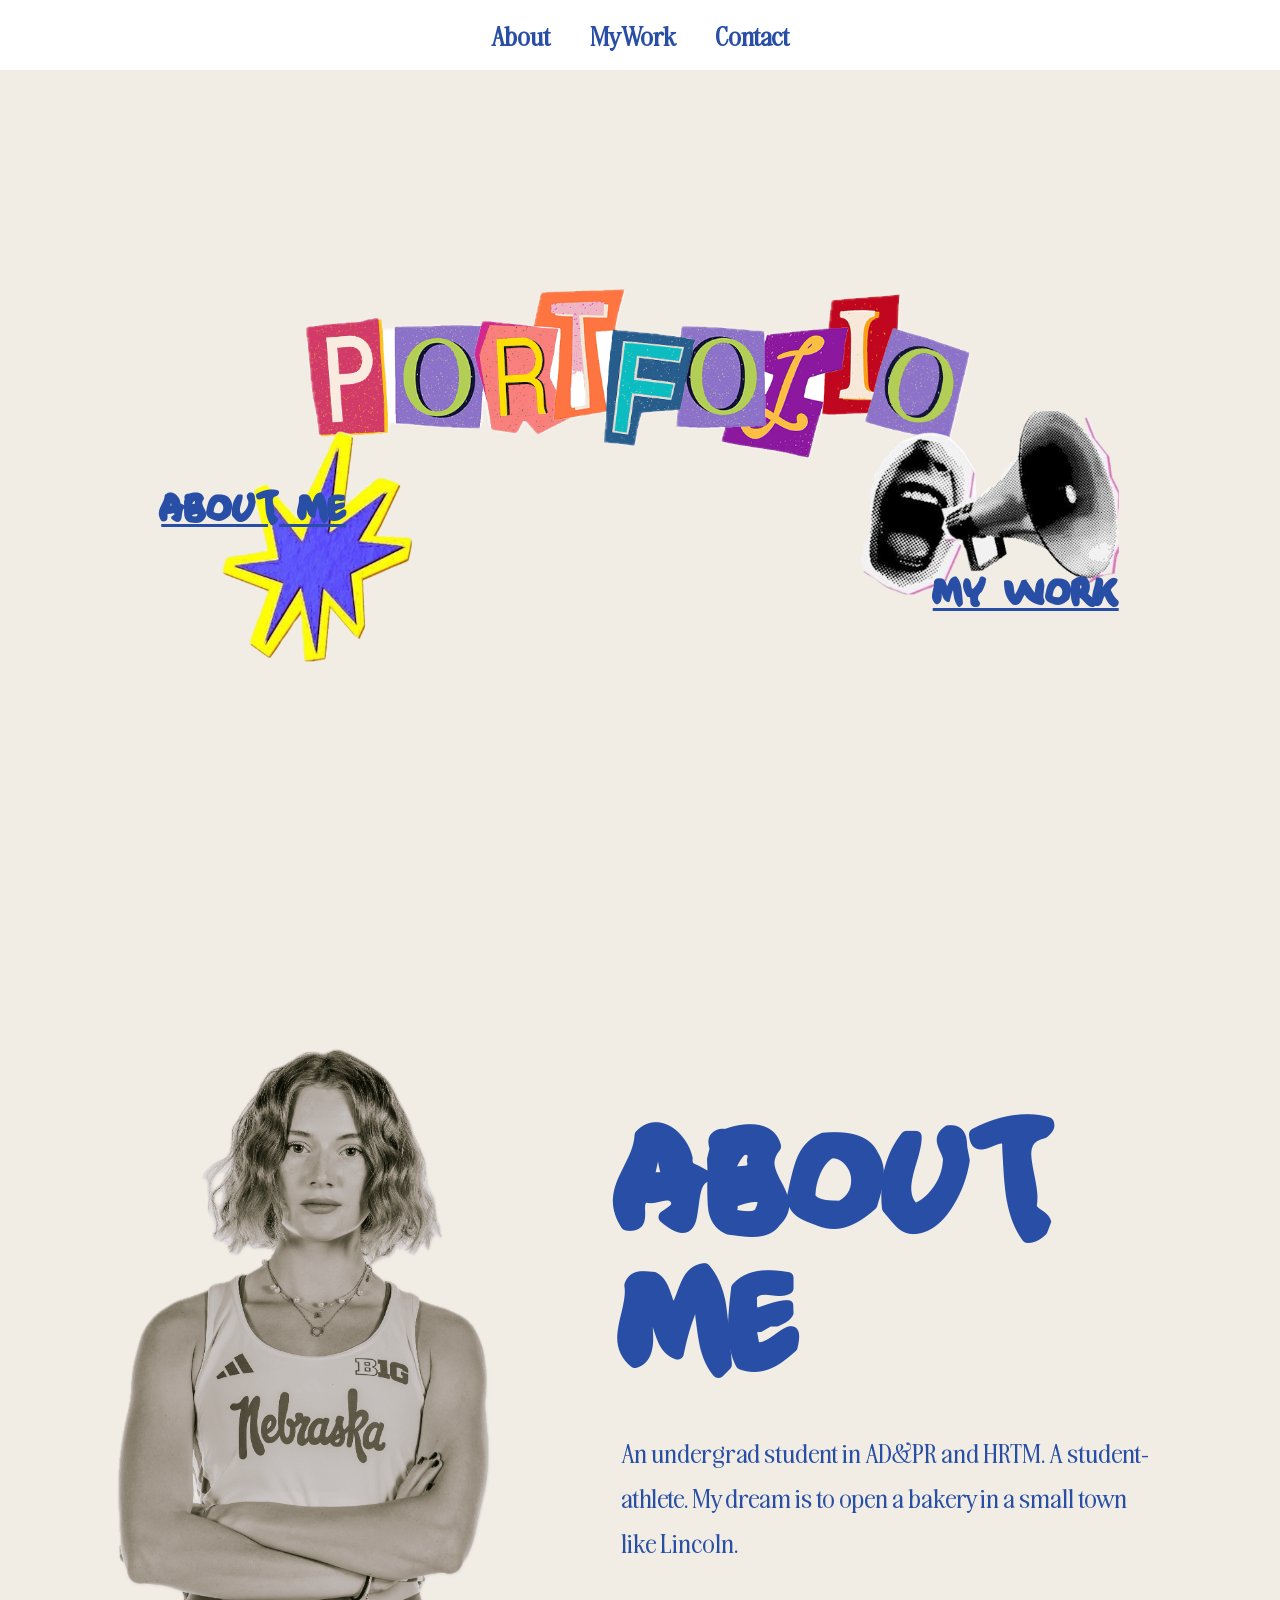
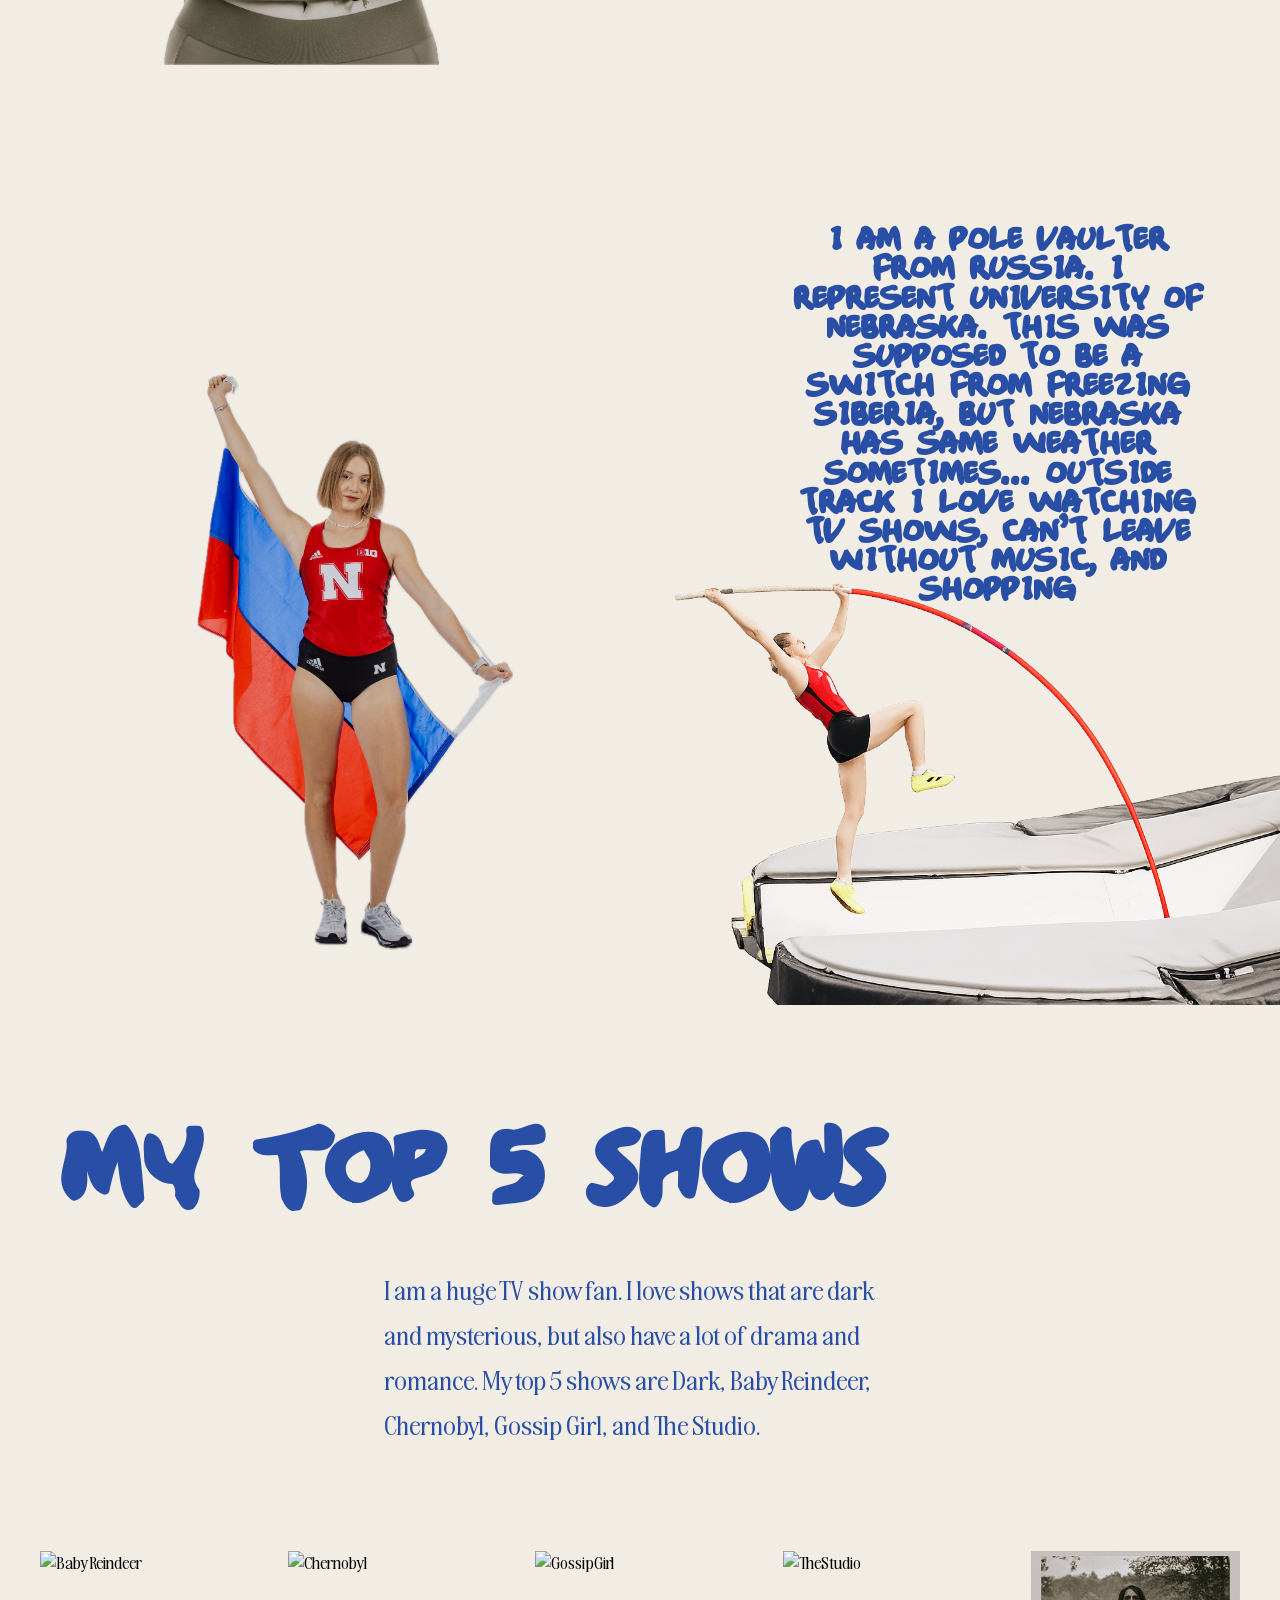
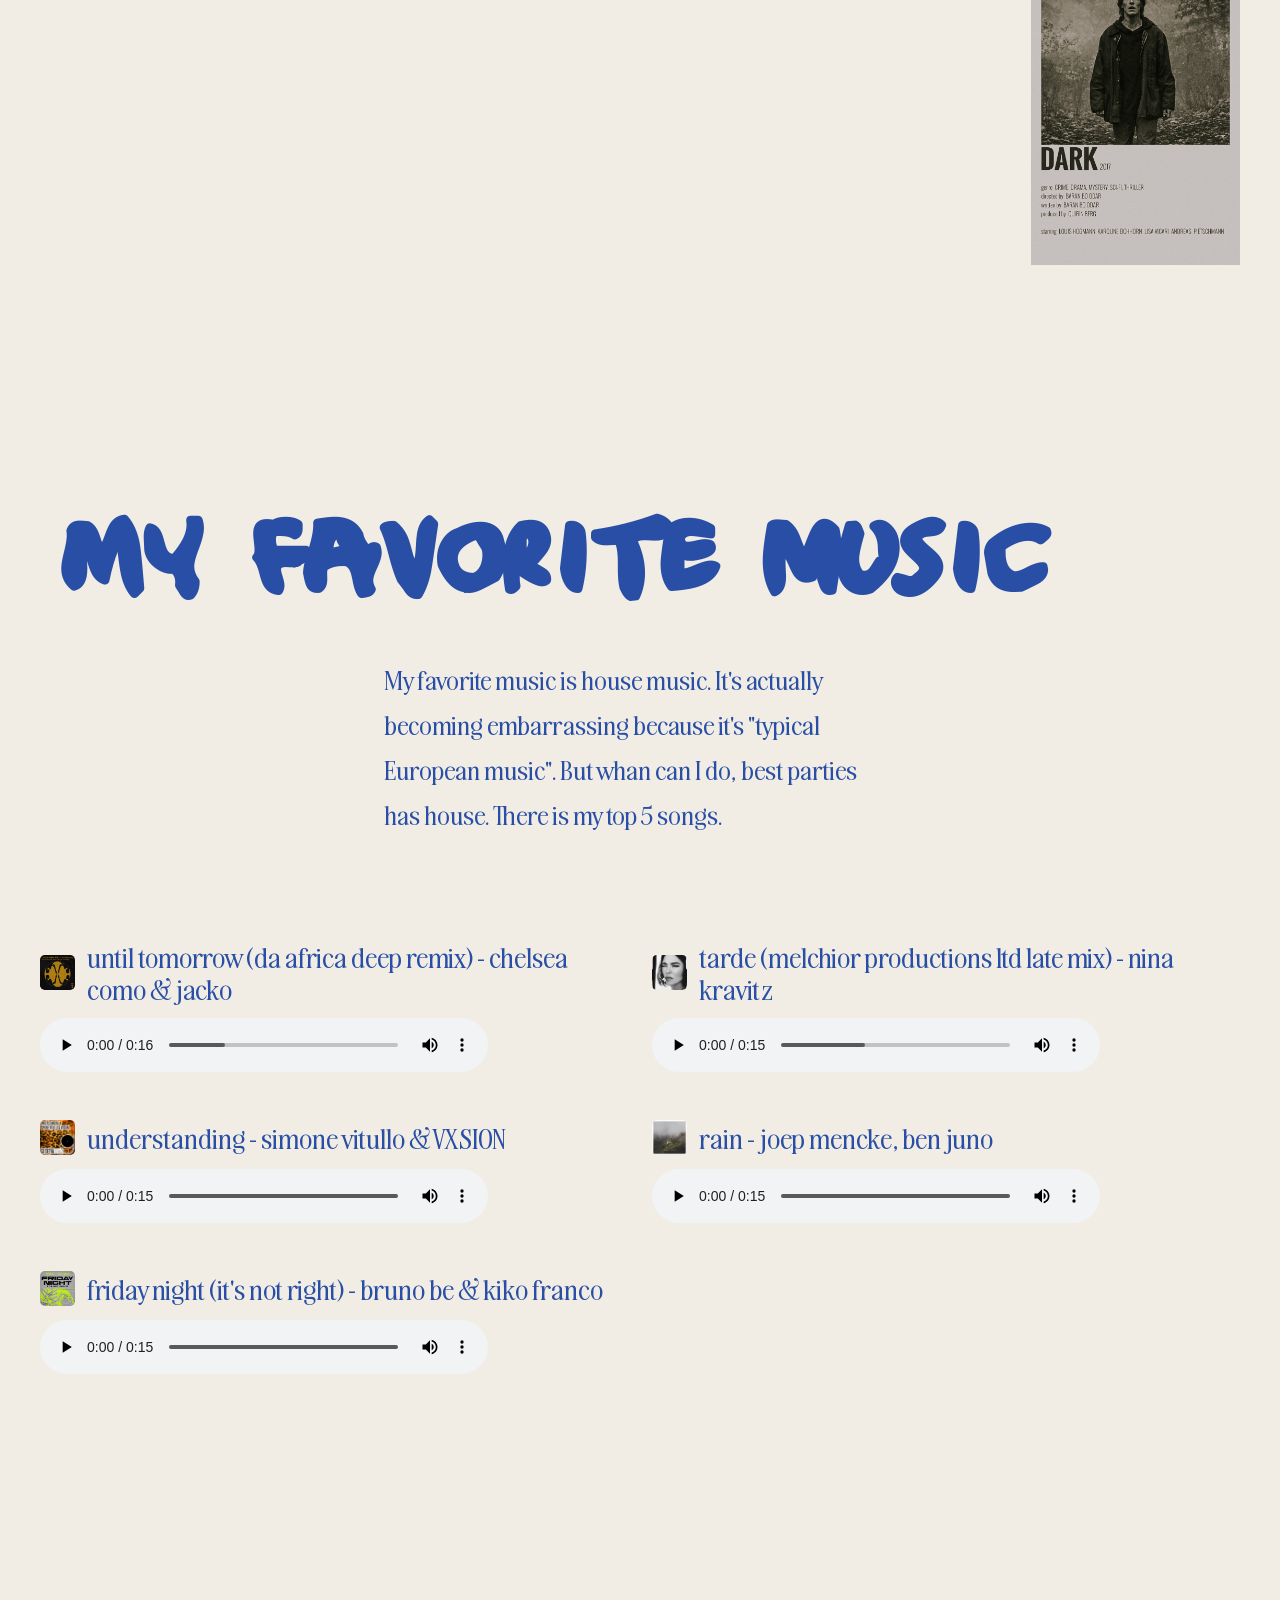
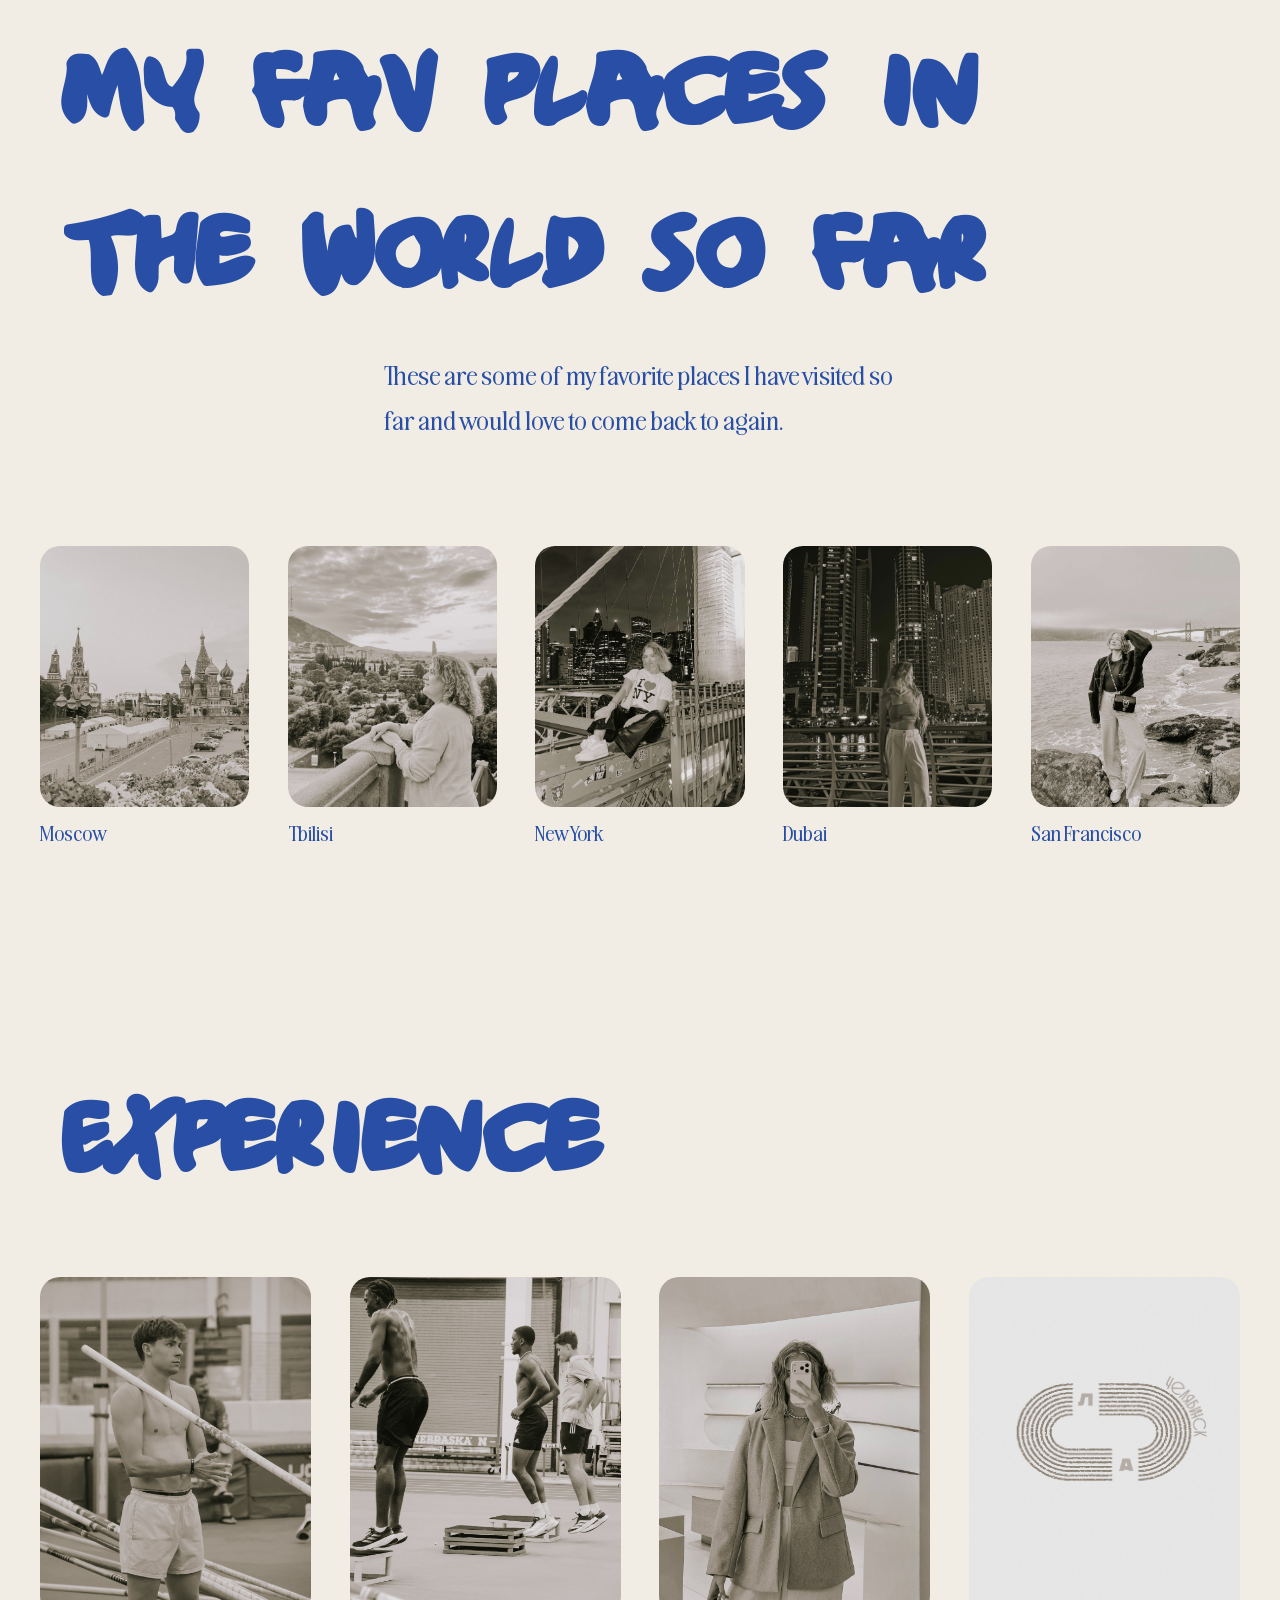
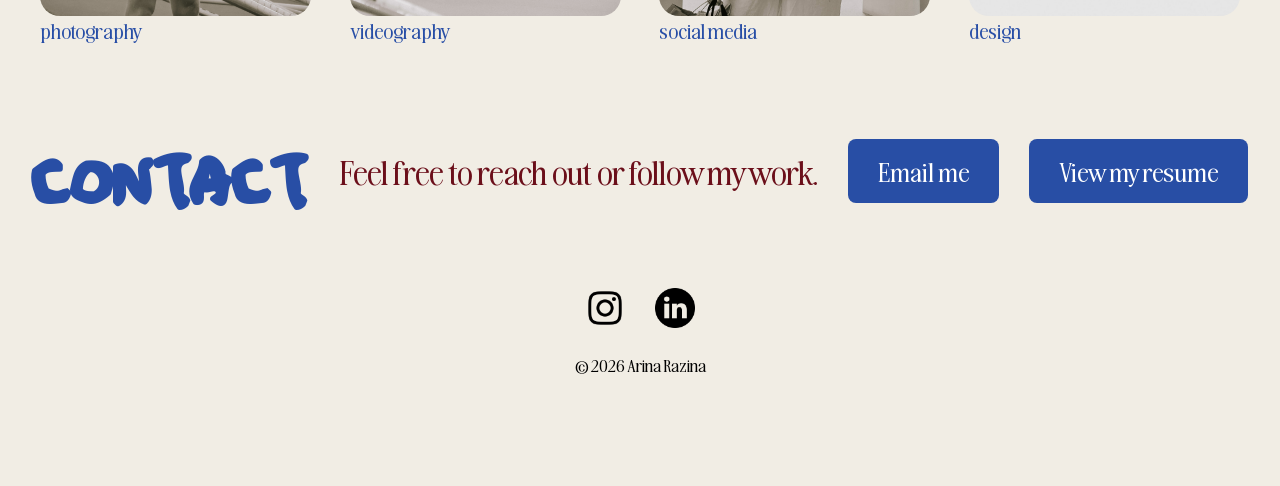
==== commit 4e36bb13: "fixed" ====
--- a/index.html
+++ b/index.html
@@ -83,7 +83,7 @@
       <h3>until tomorrow (da africa deep remix) - chelsea como & jacko </h3>
     </div>
     <audio controls>
-      <source src="images/untiltmw1.mp3" type="audio/mpeg">
+      <source src="audio/untiltmw1.mp3" type="audio/mpeg">
     </audio>
   </div>
 
@@ -94,7 +94,7 @@
       <h3>tarde (melchior productions ltd late mix) - nina kravitz</h3>
     </div>
     <audio controls>
-      <source src="images/tarde1.wav" type="audio/mpeg">
+      <source src="audio/tarde1.mp3" type="audio/mpeg">
     </audio>
   </div>
 
@@ -104,7 +104,7 @@
       <h3> understanding - simone vitullo & VXSION</h3>
     </div>
     <audio controls>
-      <source src="images/understanding.wav" type="audio/mpeg">
+      <source src="audio/understanding.mp3" type="audio/mpeg">
     </audio>
   </div>
 
@@ -114,7 +114,7 @@
       <h3>rain - joep mencke, ben juno</h3>
     </div>
     <audio controls>
-      <source src="images/rain.wav" type="audio/mpeg">
+      <source src="audio/rain.mp3" type="audio/mpeg">
     </audio>
   </div>
 
@@ -124,7 +124,7 @@
       <h3>friday night (it's not right) - bruno be & kiko franco</h3>
     </div>
     <audio controls>
-      <source src="images/friday1.mp3" type="audio/mpeg">
+      <source src="audio/friday1.mp3" type="audio/mpeg">
     </audio>
   </div>
 </div>
--- a/css/style.css
+++ b/css/style.css
@@ -18,7 +18,7 @@
     --section-pad-x: clamp(1.25rem, 5vw, 3.75rem);
 }
 
- .{
+ * {
     box-sizing: border-box;
 }
 
@@ -159,7 +159,7 @@
 .designText h2 {
     margin-bottom: 1.25rem;
     font-family: 'crumbk', sans-serif;
-    font-size: clamp(3rem, 8vw, 7.5rem);
+    font-size: clamp(2rem, 6vw, 4rem);
     color: var(--blue);
 }
 
@@ -314,7 +314,7 @@
 .ContactSection h2 {
     margin-bottom: 1.25rem;
     font-family: 'crumbk', sans-serif;
-    font-size: clamp(3rem, 8vw, 7.5rem);
+font-size: clamp(2rem, 6vw, 4rem);
     color: var(--blue);
 }
 
@@ -428,9 +428,12 @@
     transform: scale(1.05);
 }
 
-/*какаято хуйня непонятная*/
-
-@media (max-width: 900px) {
+/*значения для телефона*/
+
+@media (max-width: 600px) {
+    h1 {
+        font-size: clamp(1.8rem, 6vw, 3rem);
+    }
     .portfolio {
         width: min(94vw, 36rem);
         min-height: 65vh;
@@ -701,7 +704,7 @@
   width: 50vw;
     z-index: 1;
 }
-@media (max-width: 900px) {
+@media (max-width: 600px) {
     .hero-hobby {
         min-height: auto;
         padding: 2rem 1rem 3rem;
@@ -713,13 +716,17 @@
         gap: 2rem;
     }
 
-    .hero-hobby__text h1 {
+    .hero-hobby__text {
         font-size: clamp(1.8rem, 8vw, 3rem);
+        position: relative;
+    width: 100%;
+    right: auto;
+    top: auto;
     }
 
     .hero-hobby__left img,
     .hero-hobby__right img {
+        position: relative;
         max-width: 100%;
     }
 }
-/* контейнер для стрелки */
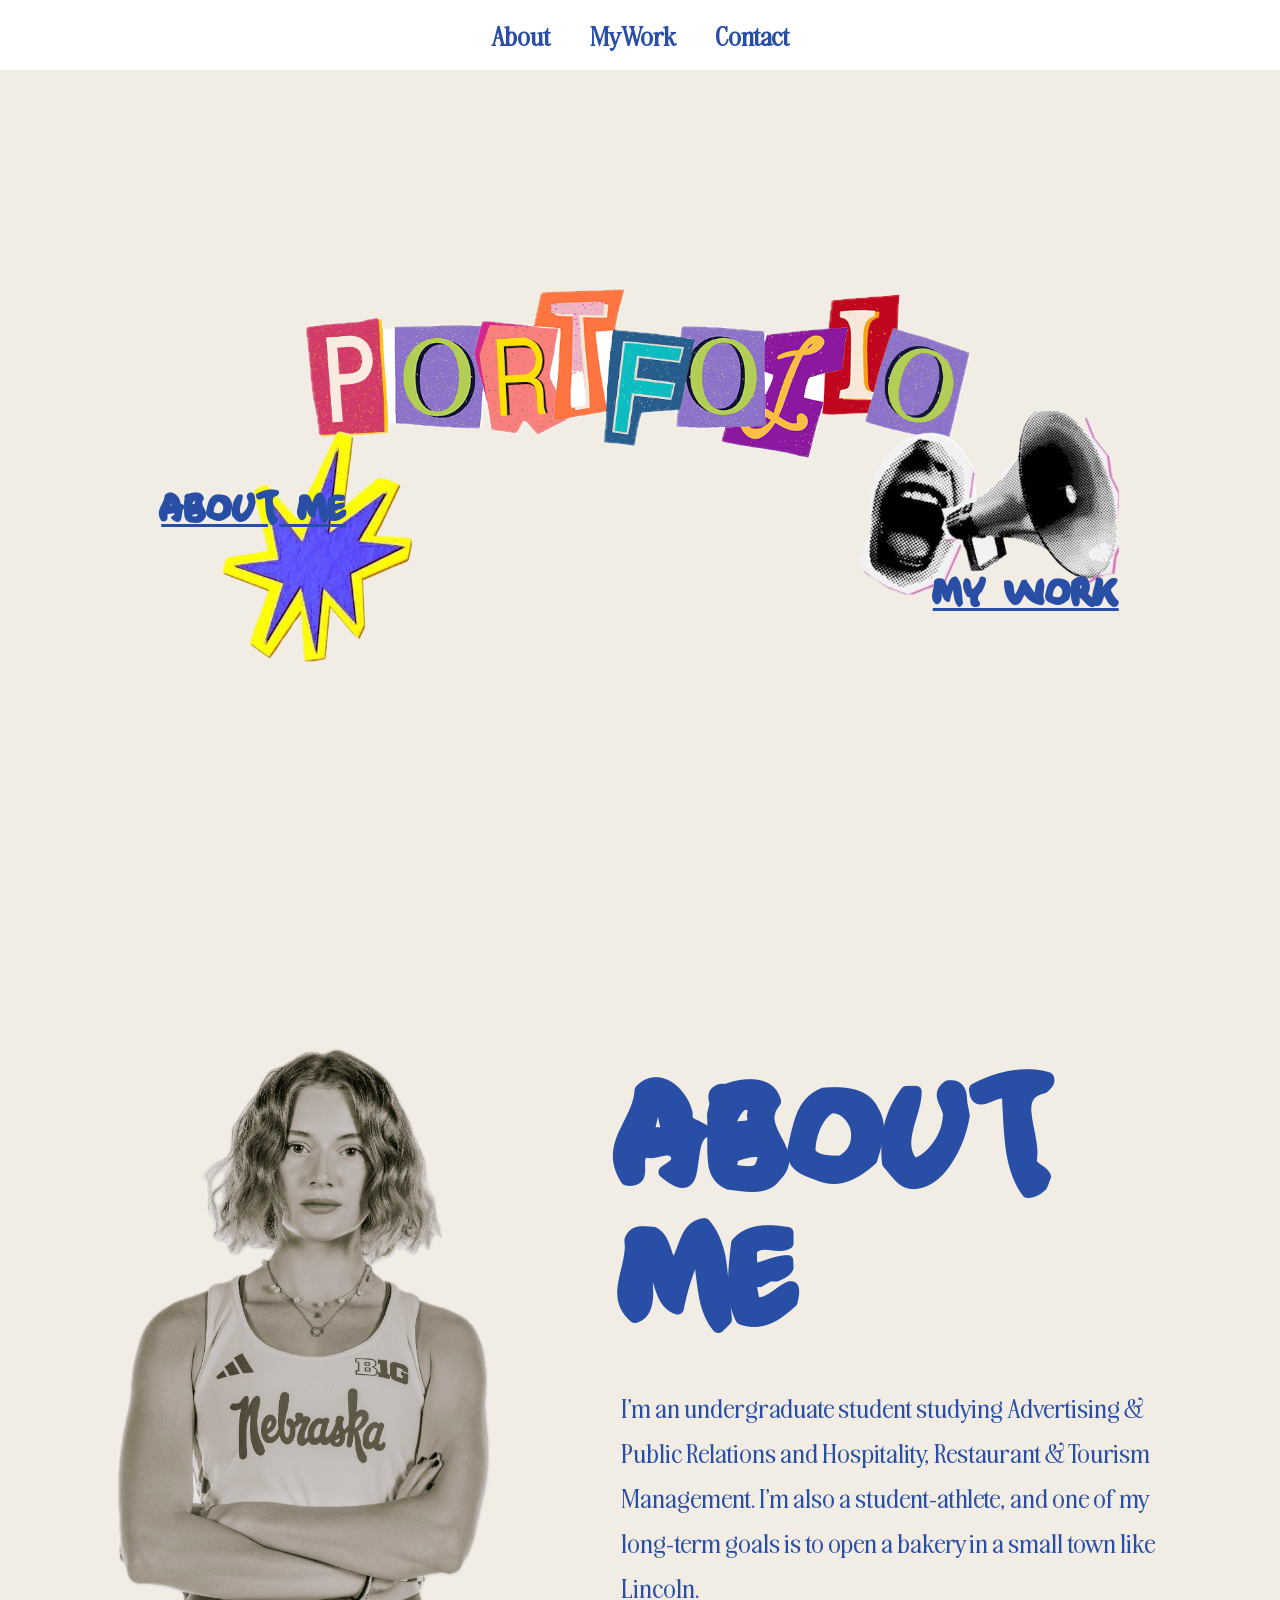
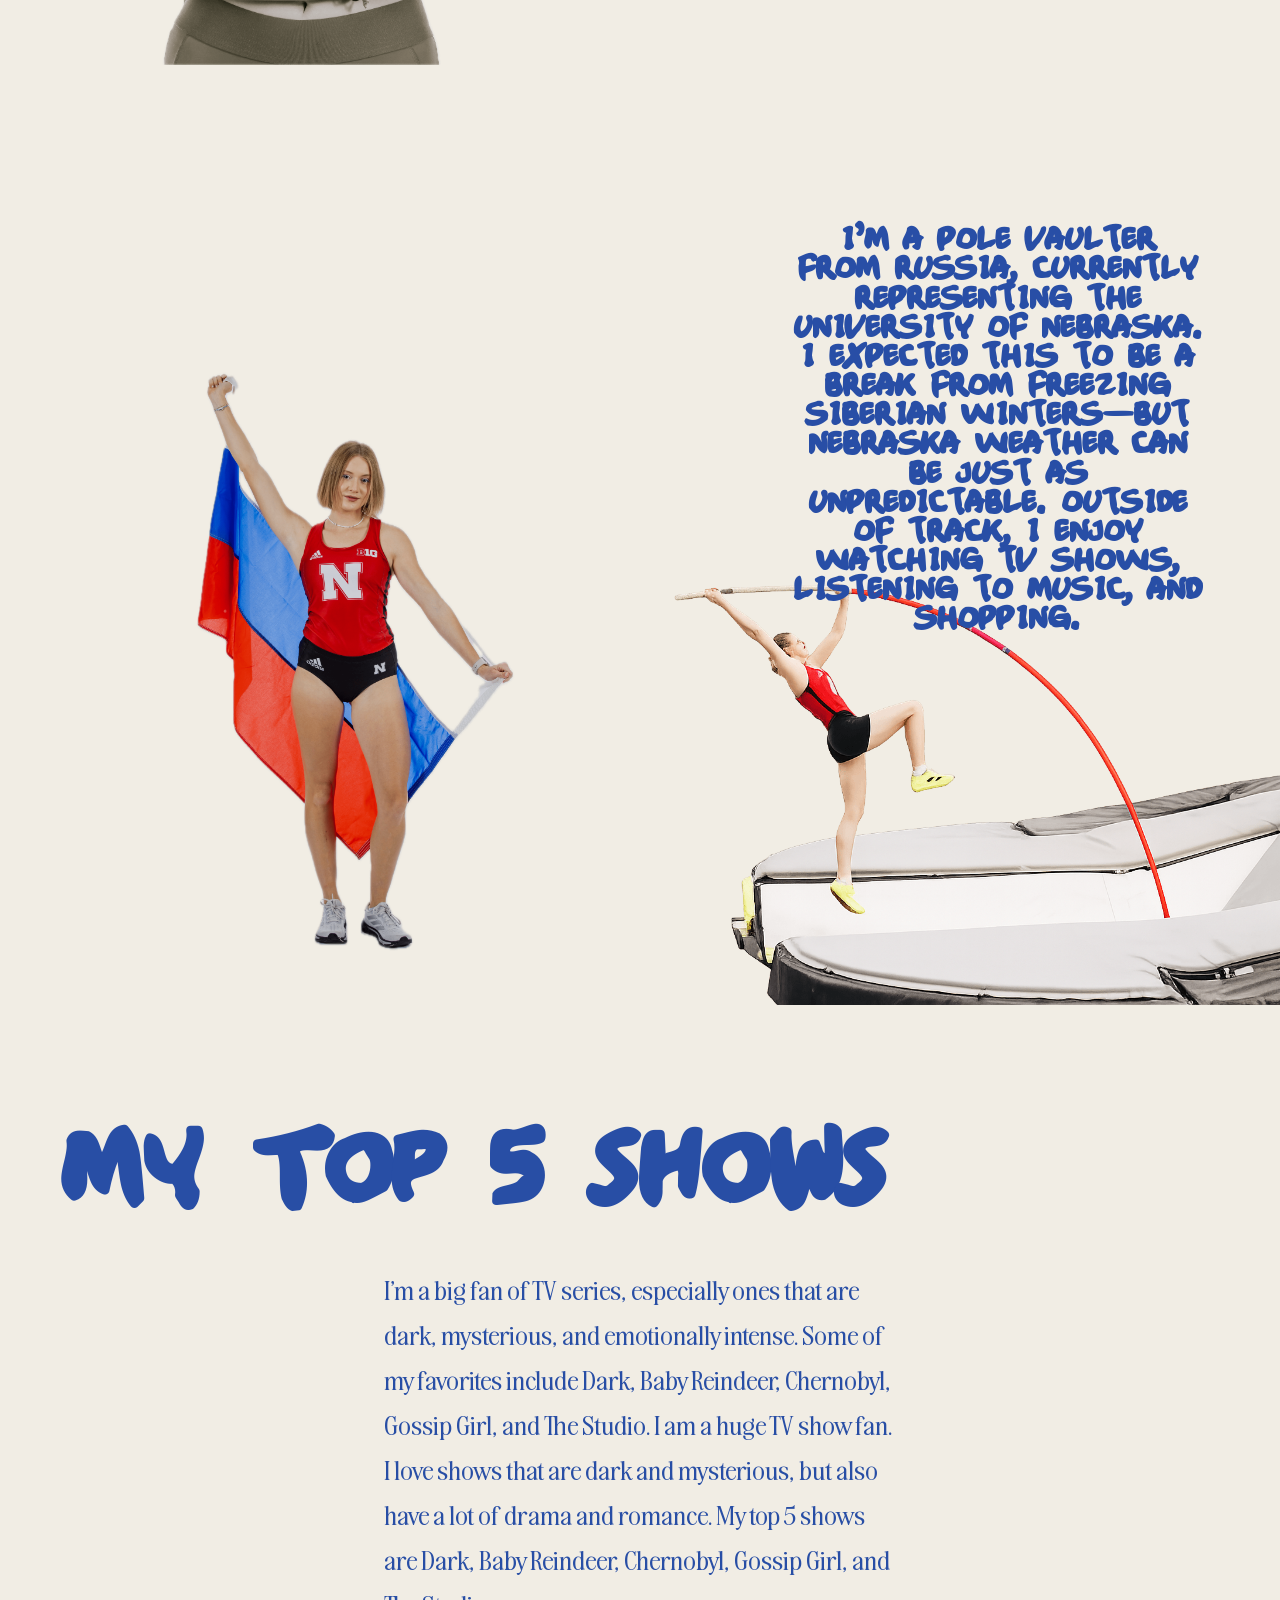
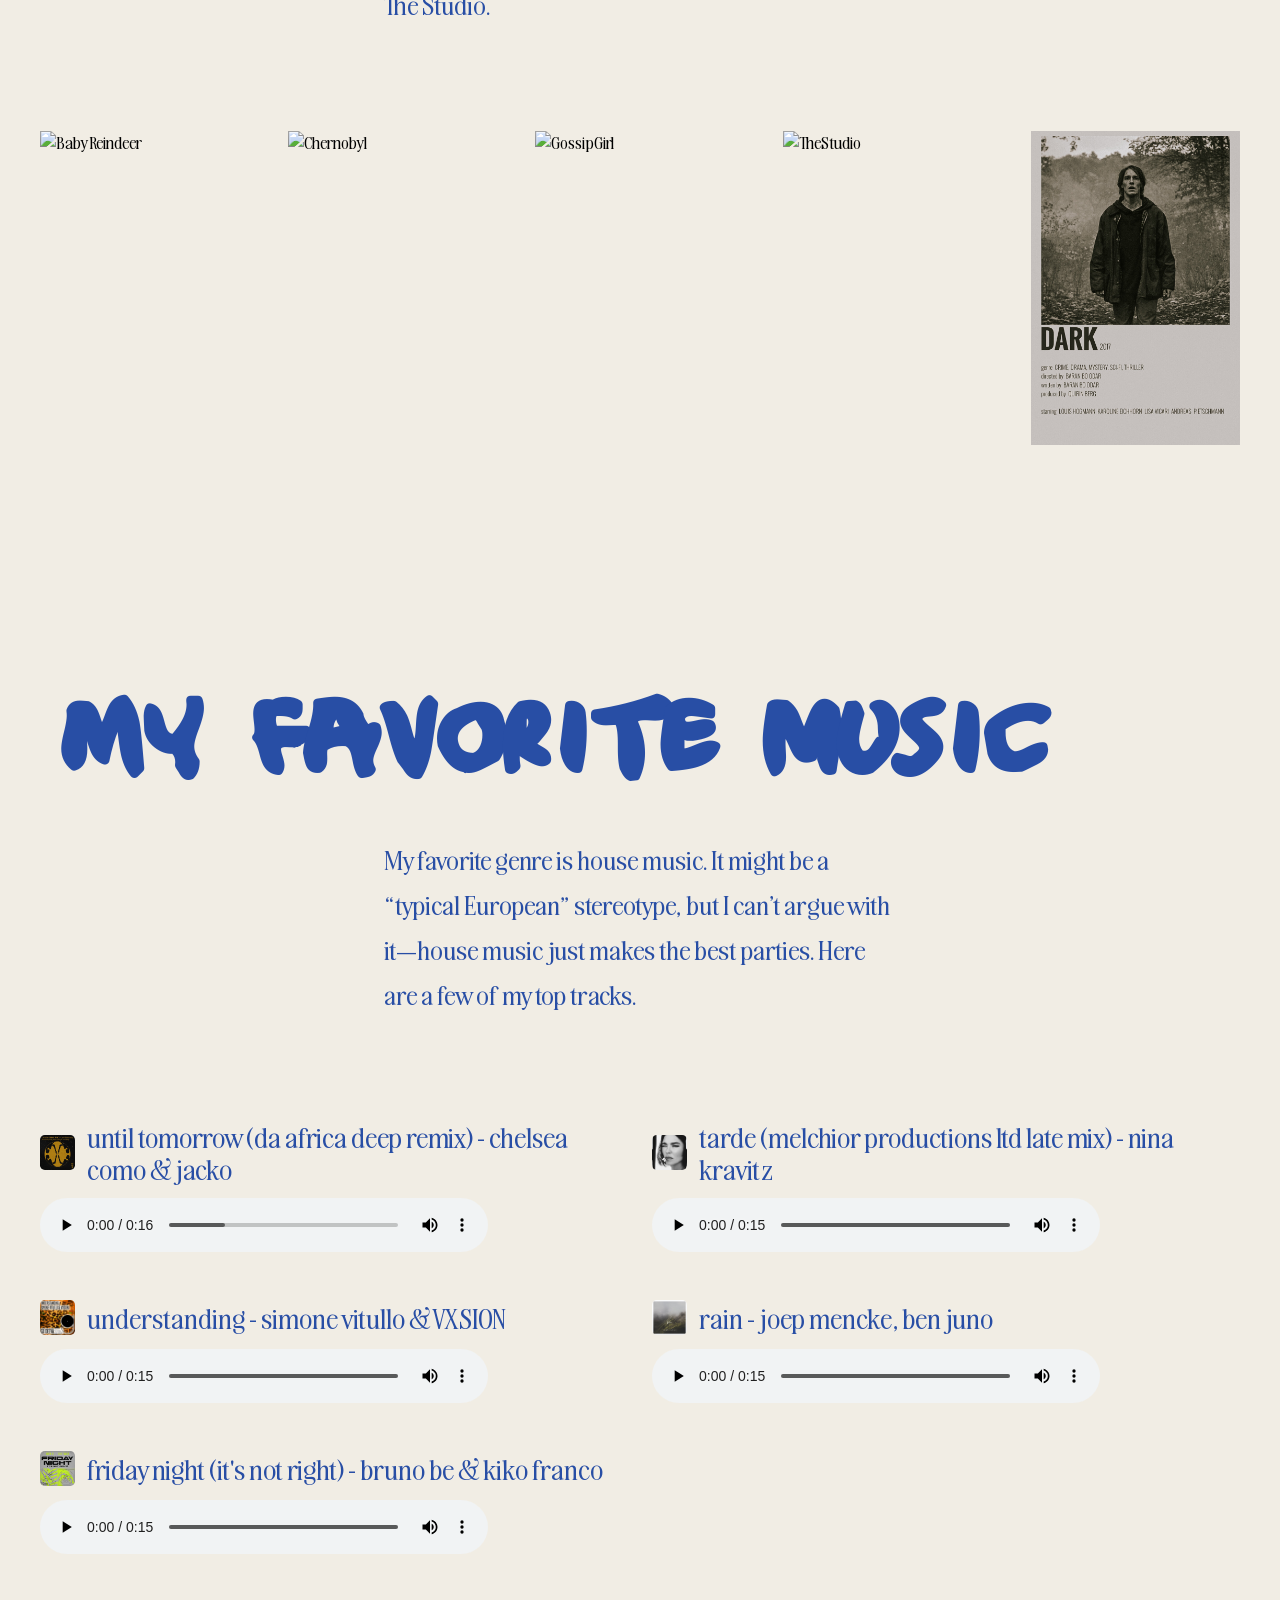
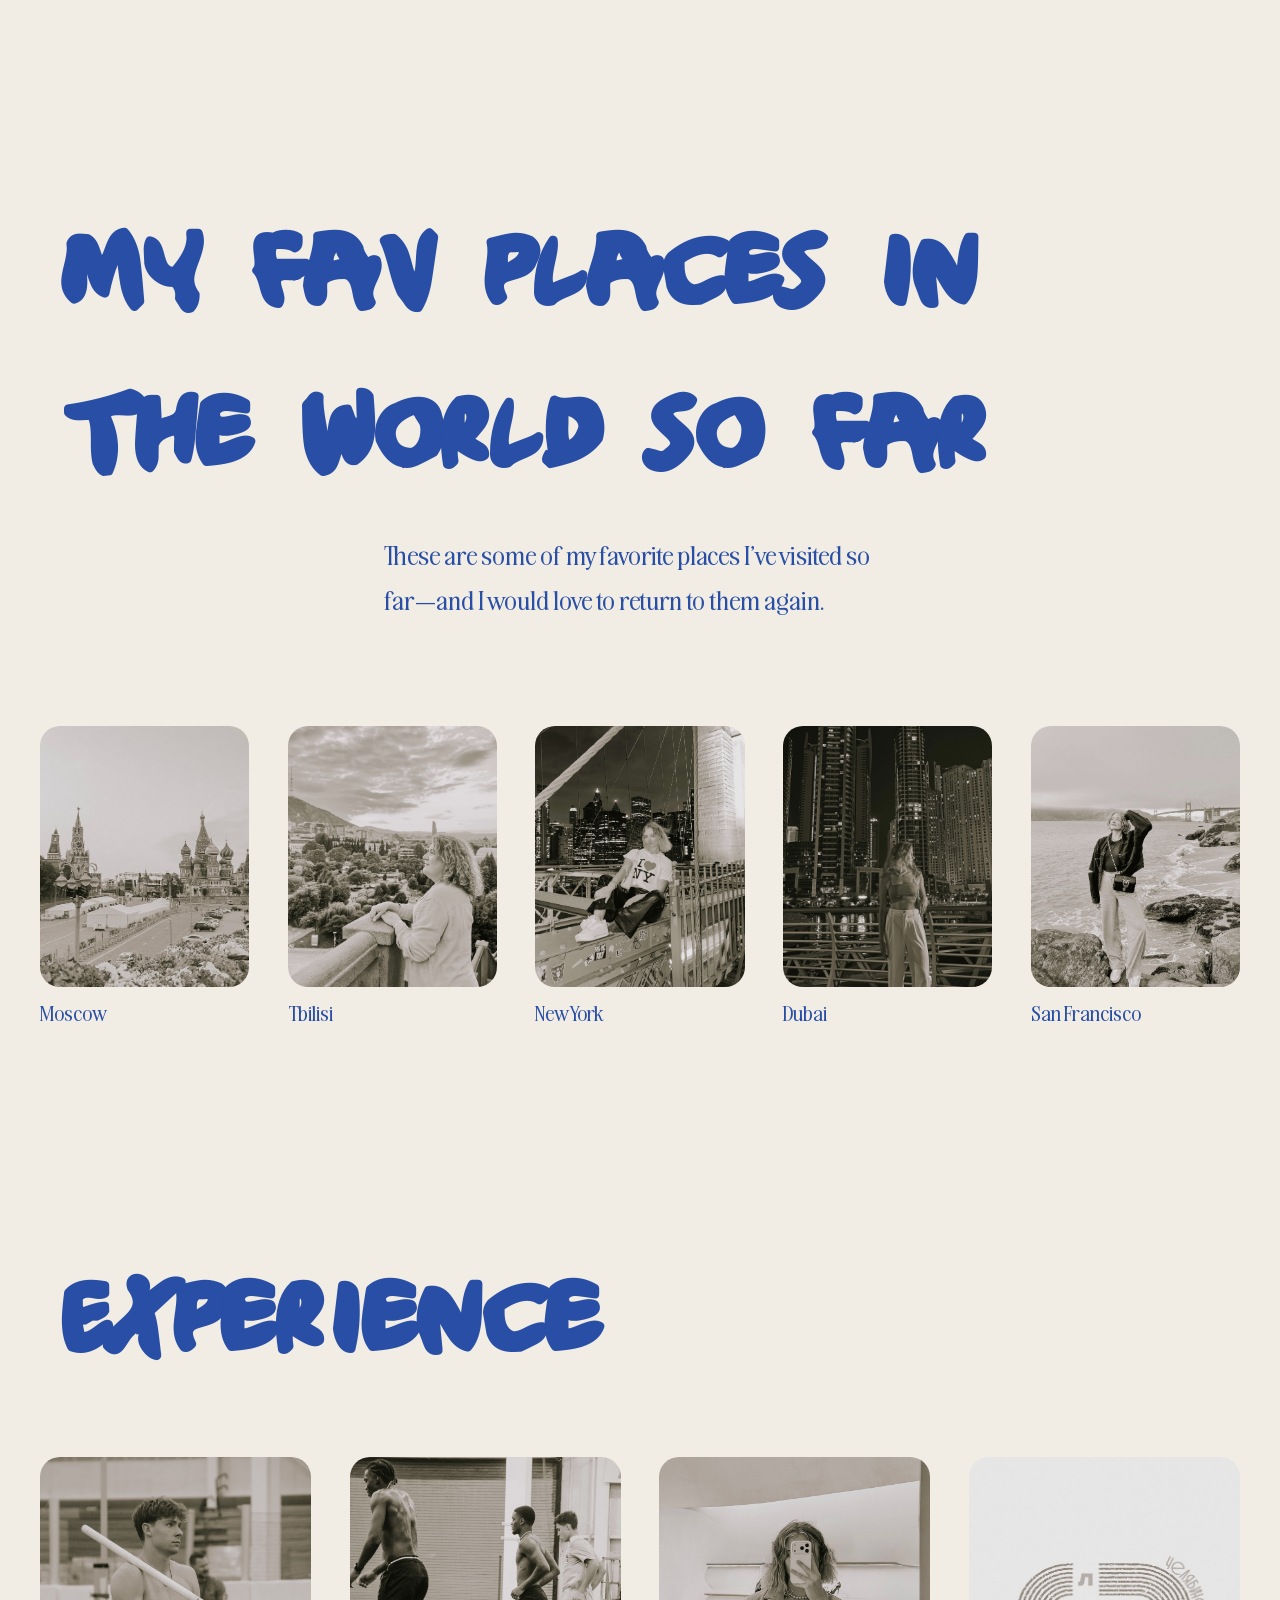
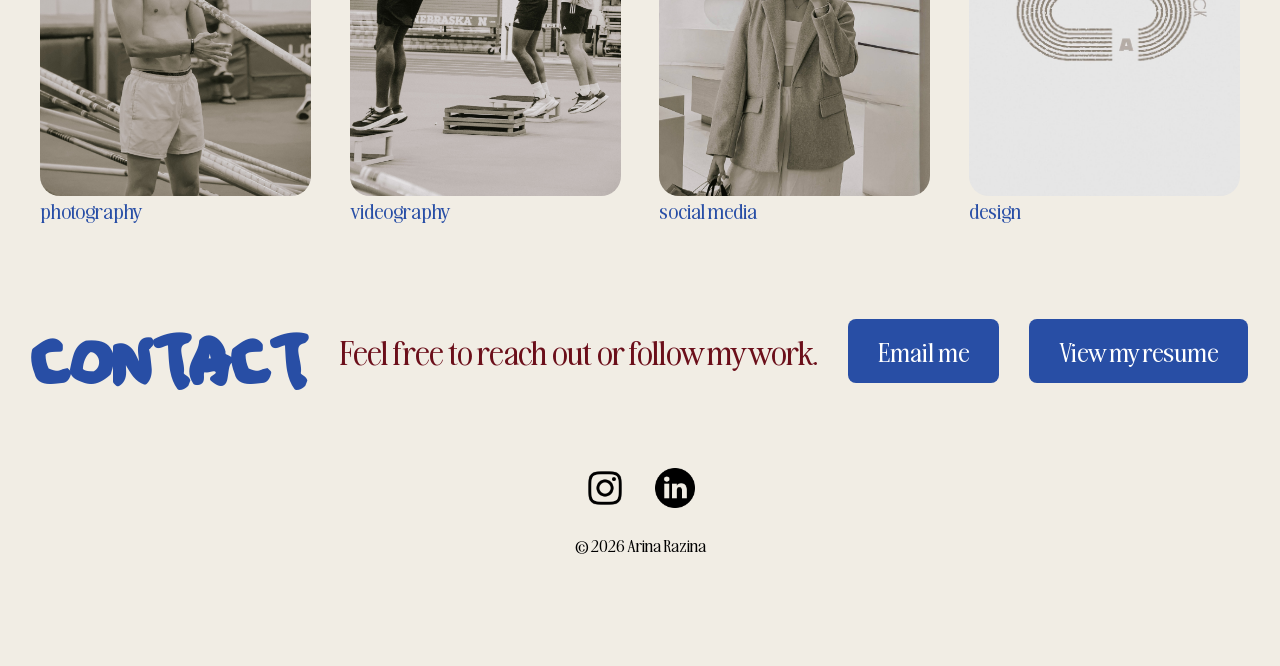
==== commit 8580e0b5: "text" ====
--- a/index.html
+++ b/index.html
@@ -32,19 +32,15 @@
     <div class="heroText" id="about">
         <h1>ABOUT ME</h1>
         <p>
-            An undergrad student in AD&PR and HRTM. 
-            A student-athlete. My dream is to open a bakery in a small town like Lincoln.
-        </p>
+            I’m an undergraduate student studying Advertising & Public Relations and Hospitality, Restaurant & Tourism Management. I’m also a student-athlete, and one of my long-term goals is to open a bakery in a small town like Lincoln.
+         </p>
     </div>
 </section>
 <section class="hero-hobby">
     <div class="hero-hobby__text">
         <h1>
-            I am a pole vaulter from Russia. I represent University of Nebraska.
-            This was supposed to be a switch from freezing Siberia, but Nebraska
-            has same weather sometimes... Outside track I love watching TV shows,
-            can’t leave without music, and shopping
-        </h1>
+            I’m a pole vaulter from Russia, currently representing the University of Nebraska. I expected this to be a break from freezing Siberian winters—but Nebraska weather can be just as unpredictable. Outside of track, I enjoy watching TV shows, listening to music, and shopping.
+         </h1>
     </div>
 
     <img src="images/flag.png" alt=" Russian flag" class="hero-hobby__left">
@@ -56,8 +52,7 @@
 <section class="tv">
     <div class="tvImage">
     <h1>My top 5 shows</h1>
-     <p>
-            I am a huge TV show fan. I love shows that are dark and mysterious, but also have a lot of drama and romance. My top 5 shows are Dark, Baby Reindeer, Chernobyl, Gossip Girl, and The Studio.
+     <p>I’m a big fan of TV series, especially ones that are dark, mysterious, and emotionally intense. Some of my favorites include Dark, Baby Reindeer, Chernobyl, Gossip Girl, and The Studio.  I am a huge TV show fan. I love shows that are dark and mysterious, but also have a lot of drama and romance. My top 5 shows are Dark, Baby Reindeer, Chernobyl, Gossip Girl, and The Studio.
         </p>
     </div>
     <div class="tvImage-container">
@@ -73,7 +68,7 @@
   <div class="music-content">
   <h1>My favorite music</h1>
   <p>
-     My favorite music is house music. It's actually becoming embarrassing because it's "typical European music". But whan can I do, best parties has house. There is my top 5 songs.
+   My favorite genre is house music. It might be a “typical European” stereotype, but I can’t argue with it—house music just makes the best parties. Here are a few of my top tracks.
  </p>
     </div>
 <div class="music-list">
@@ -134,7 +129,7 @@
     <div class="travelImage">
         <h1>My fav places in the world so far</h1>
         <p>
-            These are some of my favorite places I have visited so far and would love to come back to again.
+       These are some of my favorite places I’ve visited so far—and I would love to return to them again.
         </p>
     </div>
 
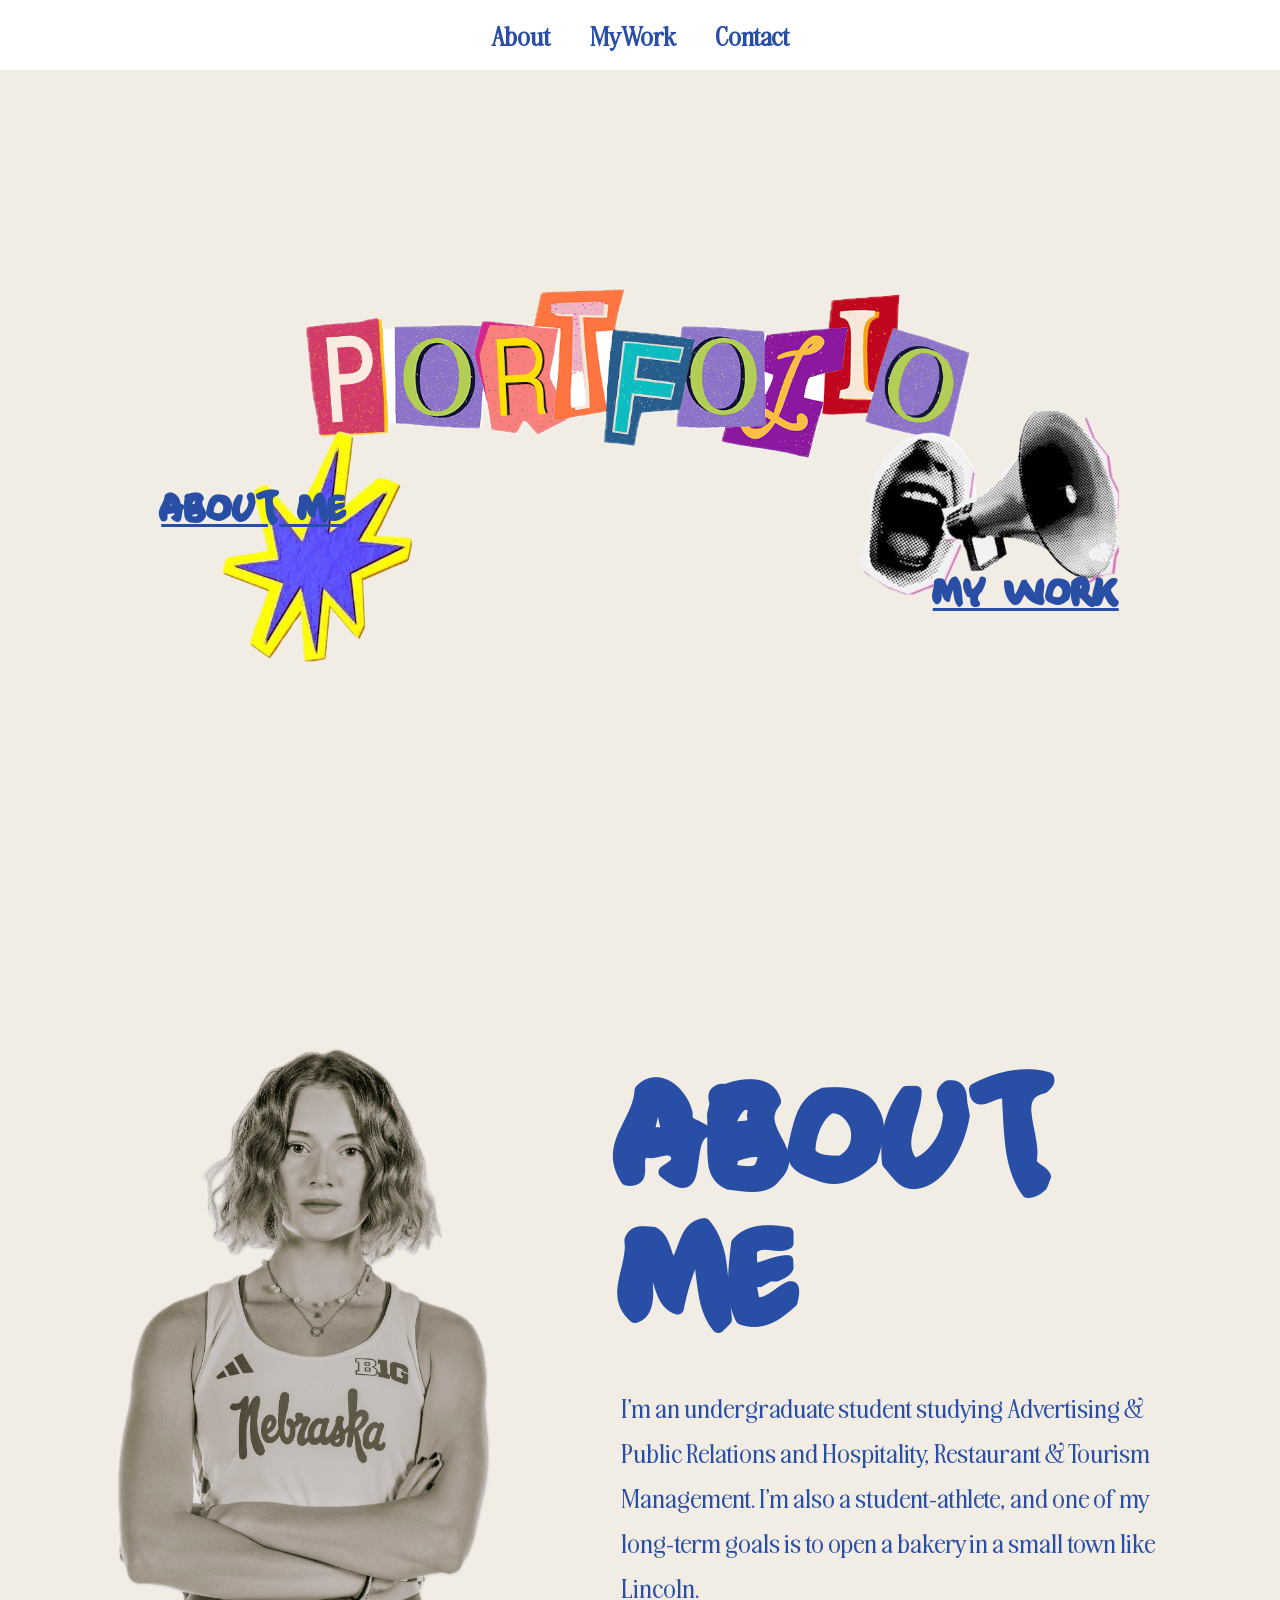
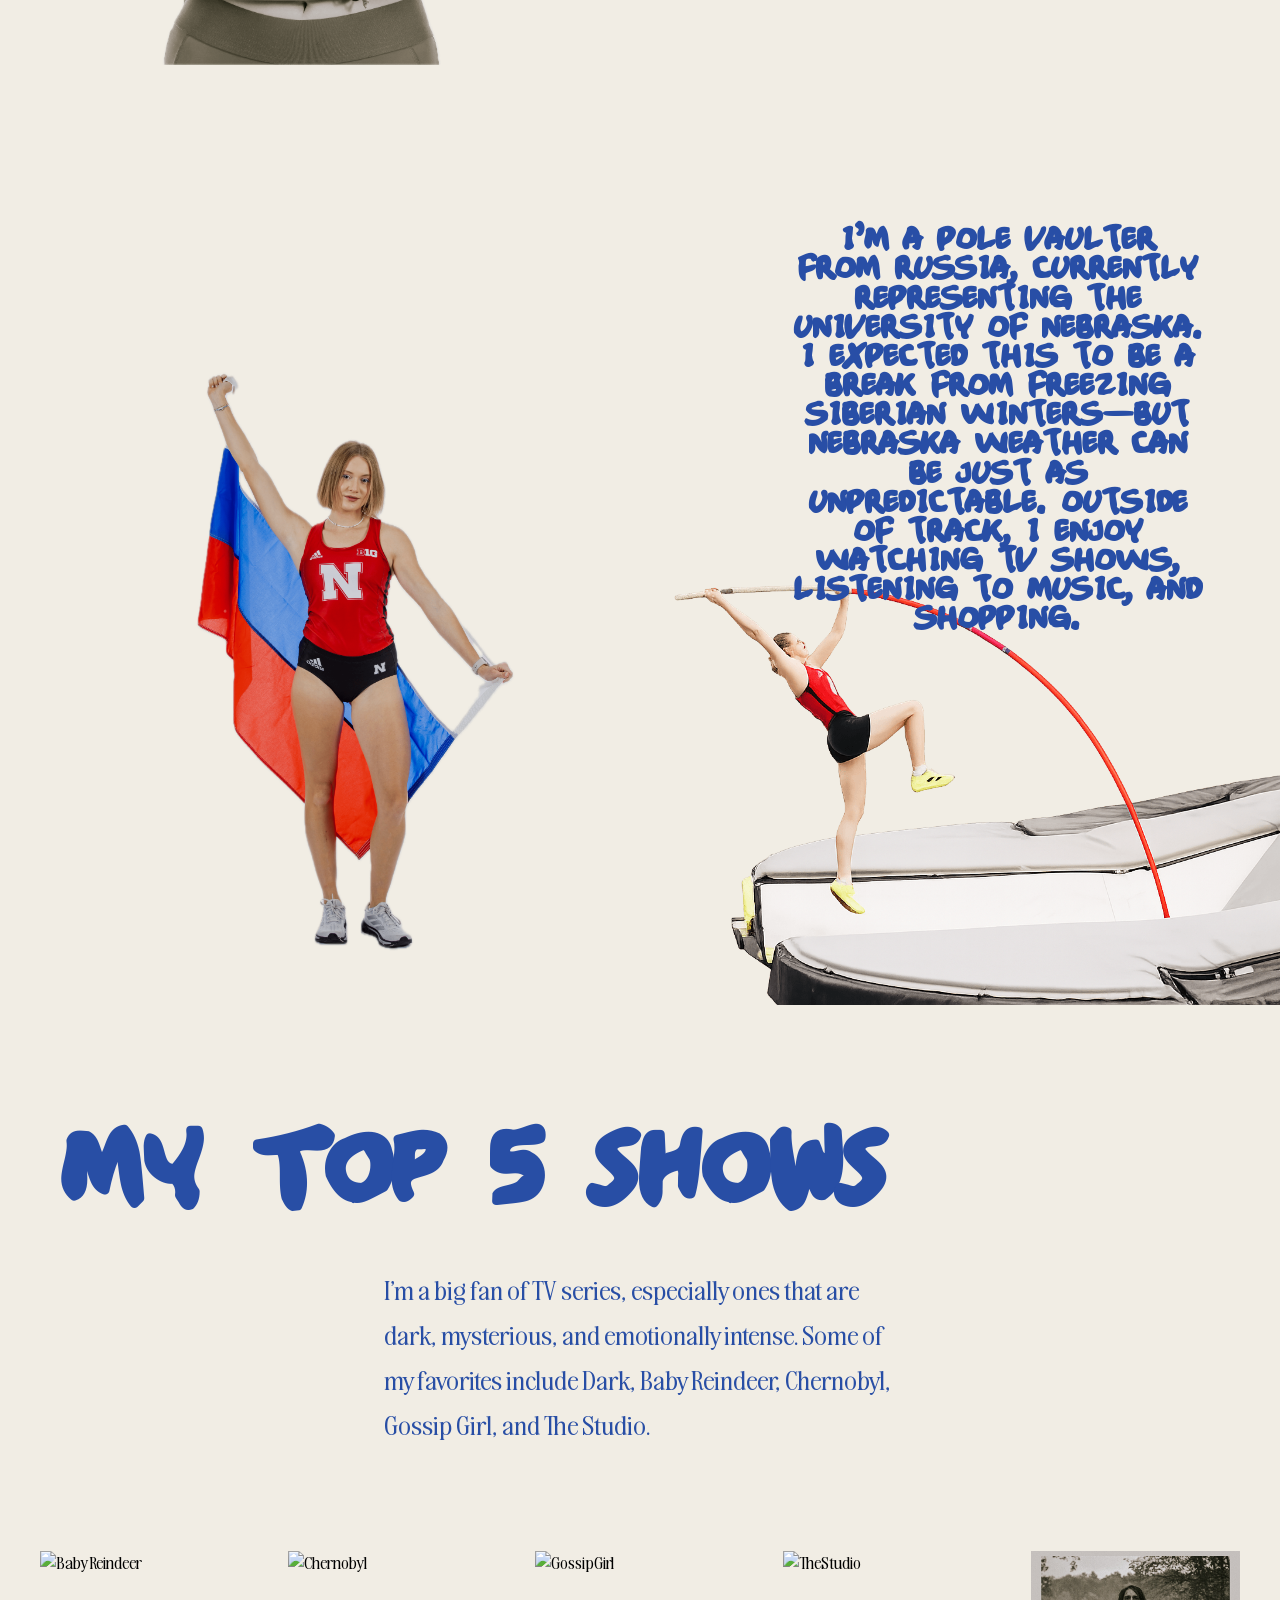
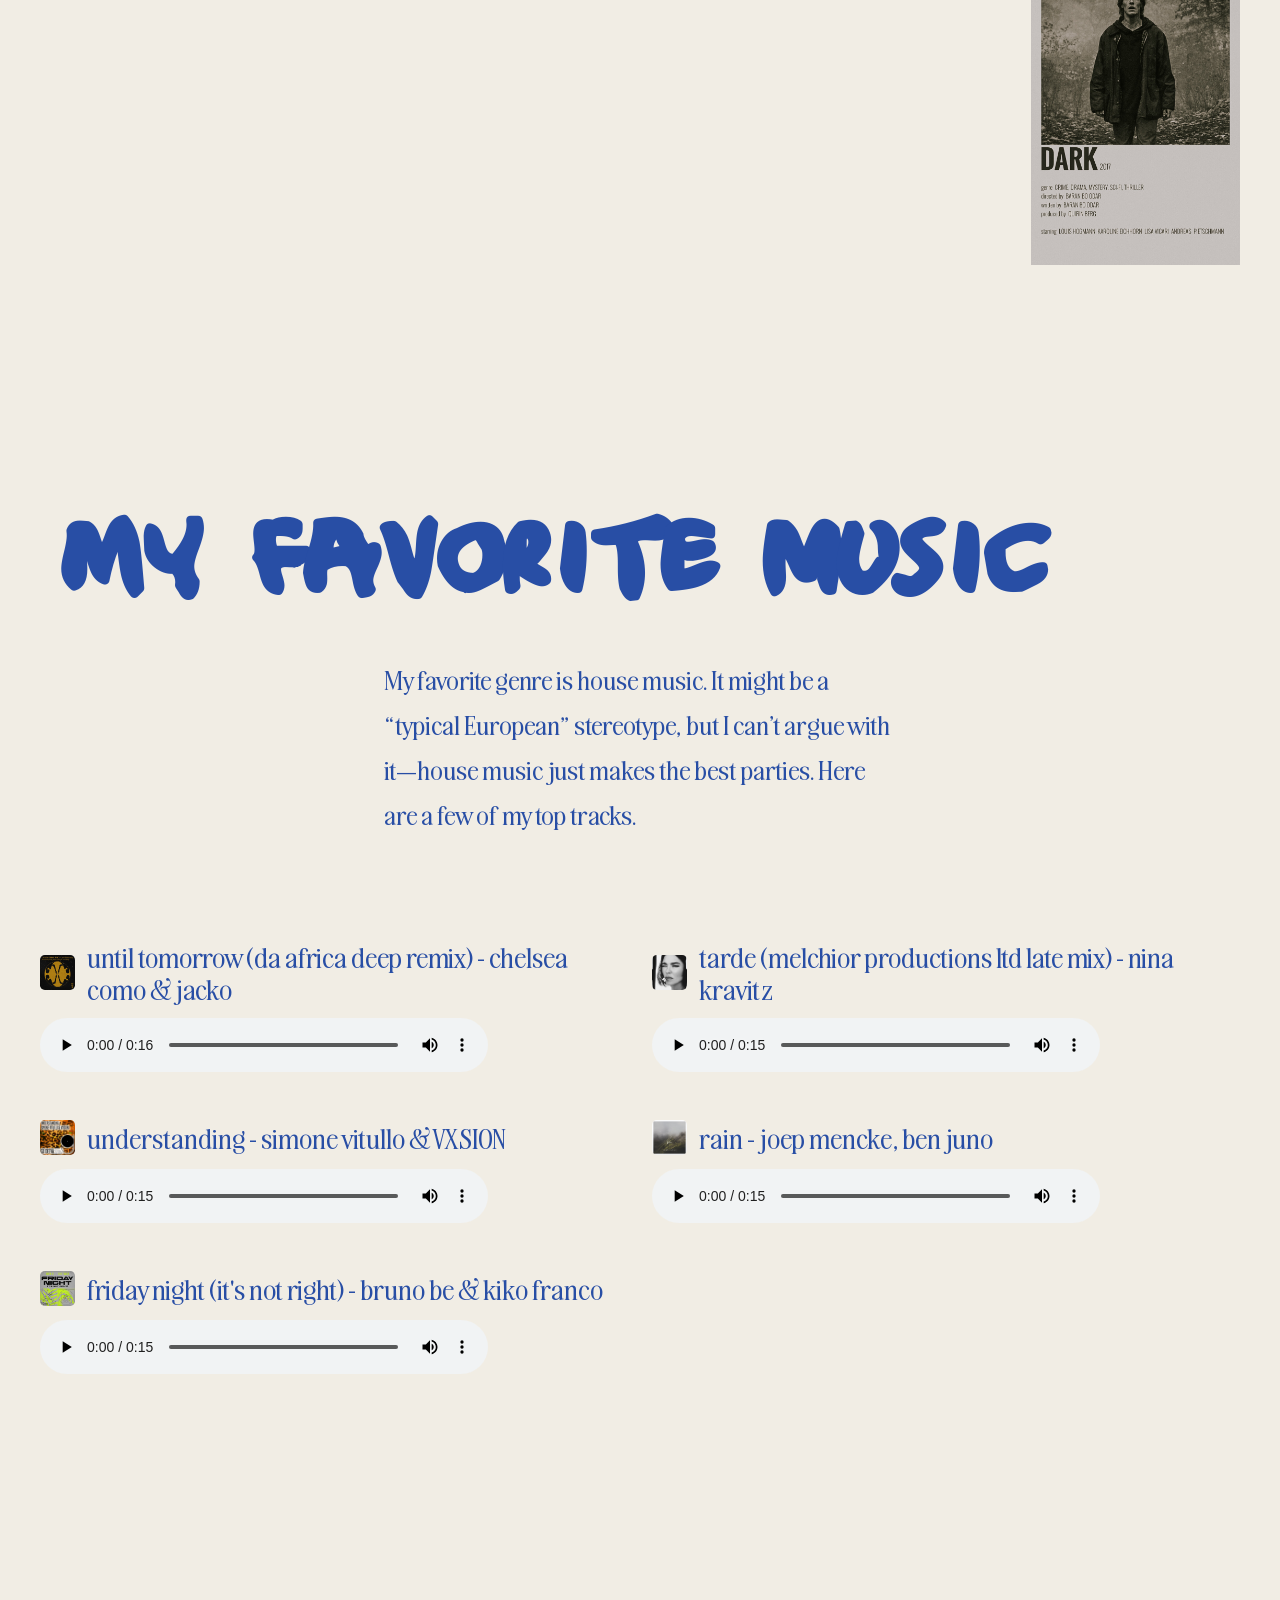
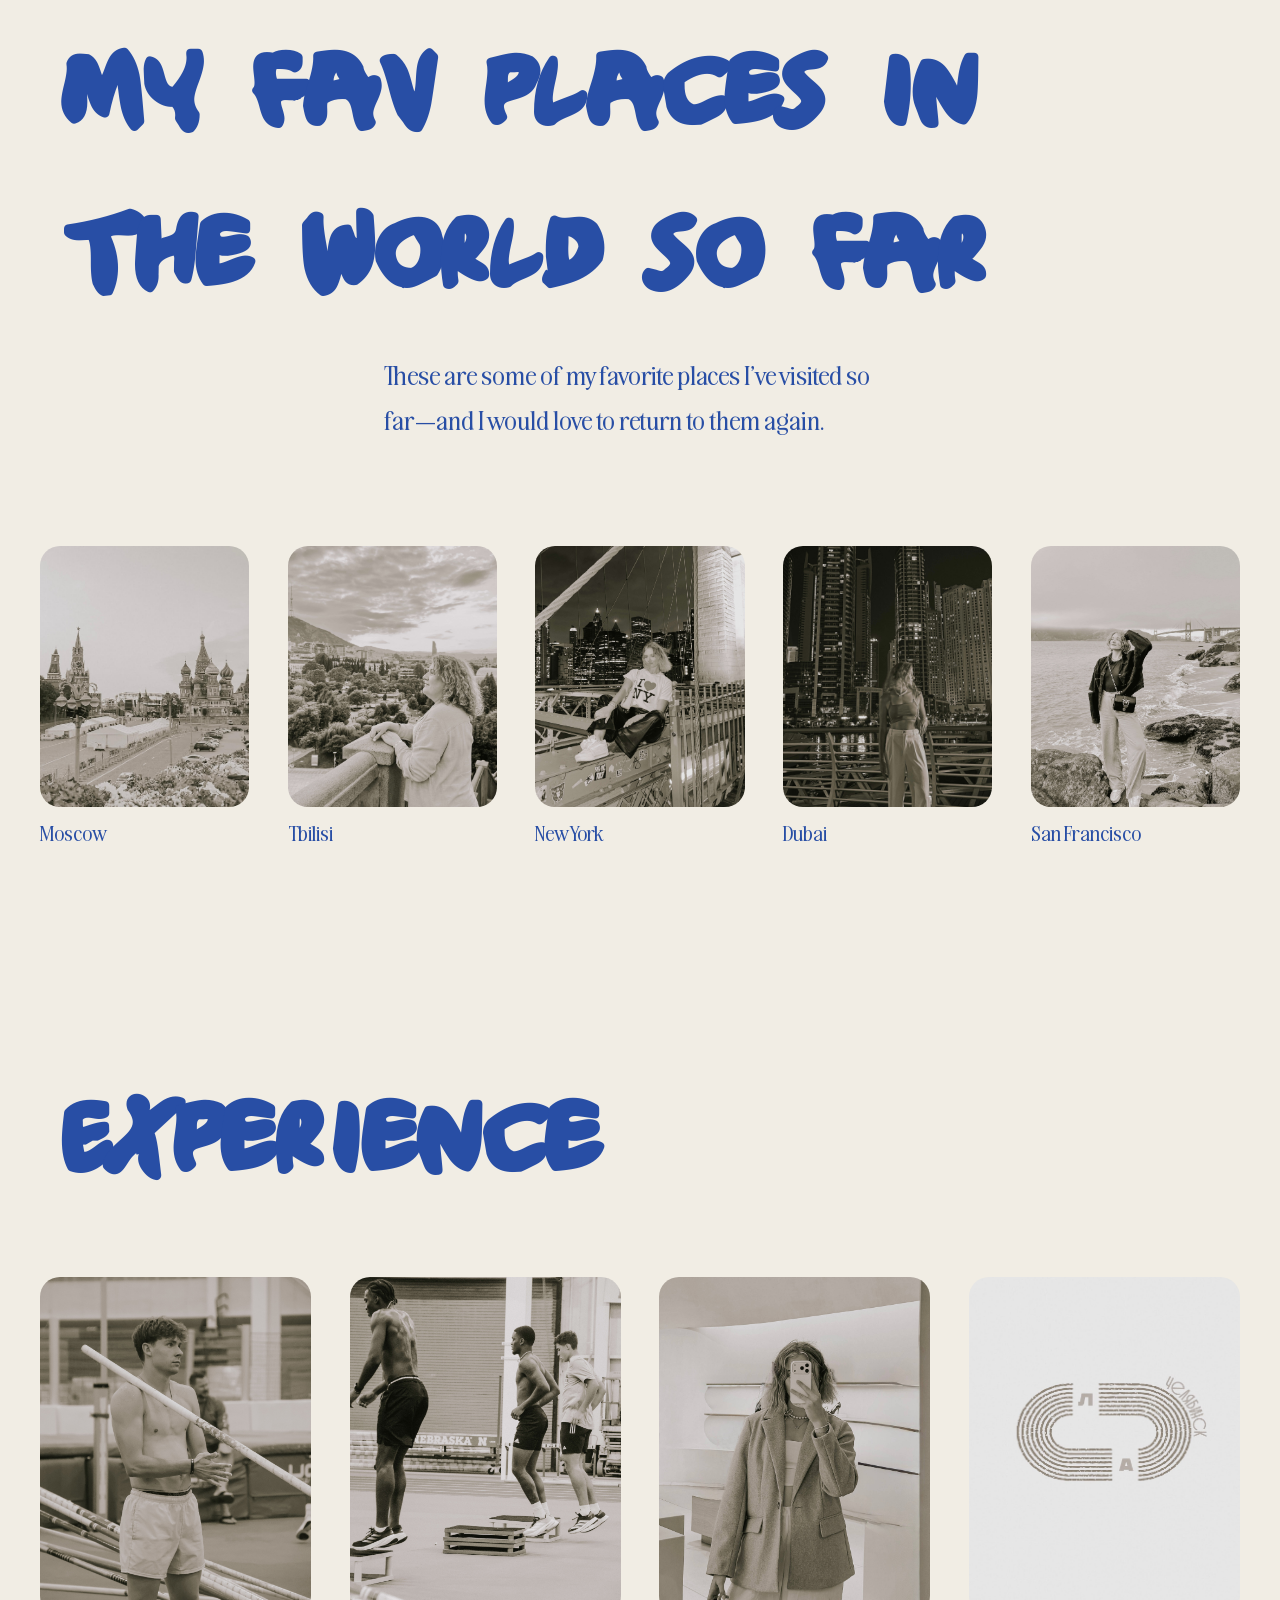
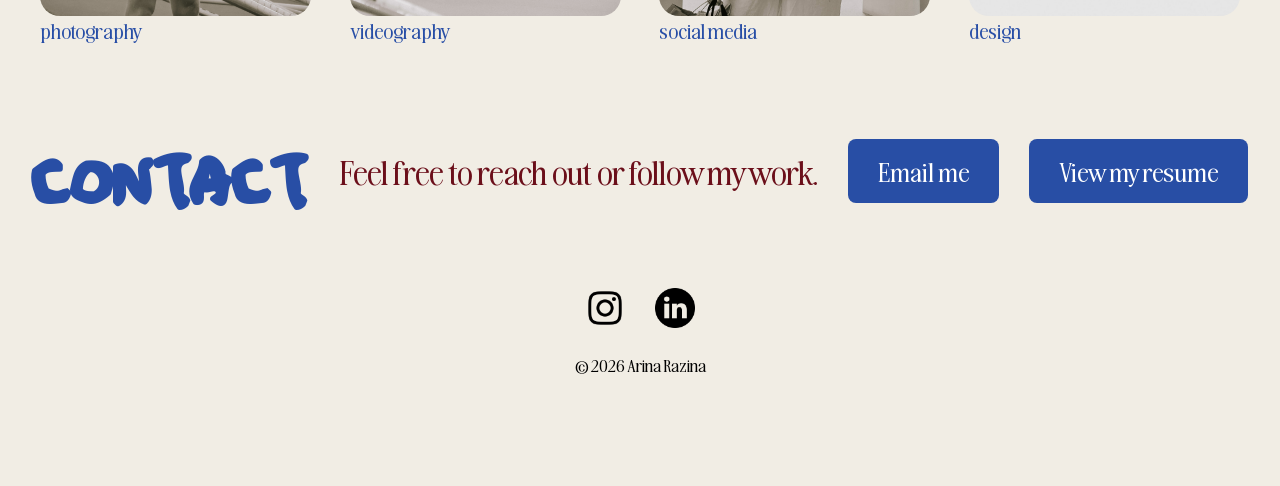
==== commit 594cc37d: "jj" ====
--- a/index.html
+++ b/index.html
@@ -52,7 +52,7 @@
 <section class="tv">
     <div class="tvImage">
     <h1>My top 5 shows</h1>
-     <p>I’m a big fan of TV series, especially ones that are dark, mysterious, and emotionally intense. Some of my favorites include Dark, Baby Reindeer, Chernobyl, Gossip Girl, and The Studio.  I am a huge TV show fan. I love shows that are dark and mysterious, but also have a lot of drama and romance. My top 5 shows are Dark, Baby Reindeer, Chernobyl, Gossip Girl, and The Studio.
+     <p>I’m a big fan of TV series, especially ones that are dark, mysterious, and emotionally intense. Some of my favorites include Dark, Baby Reindeer, Chernobyl, Gossip Girl, and The Studio.  
         </p>
     </div>
     <div class="tvImage-container">
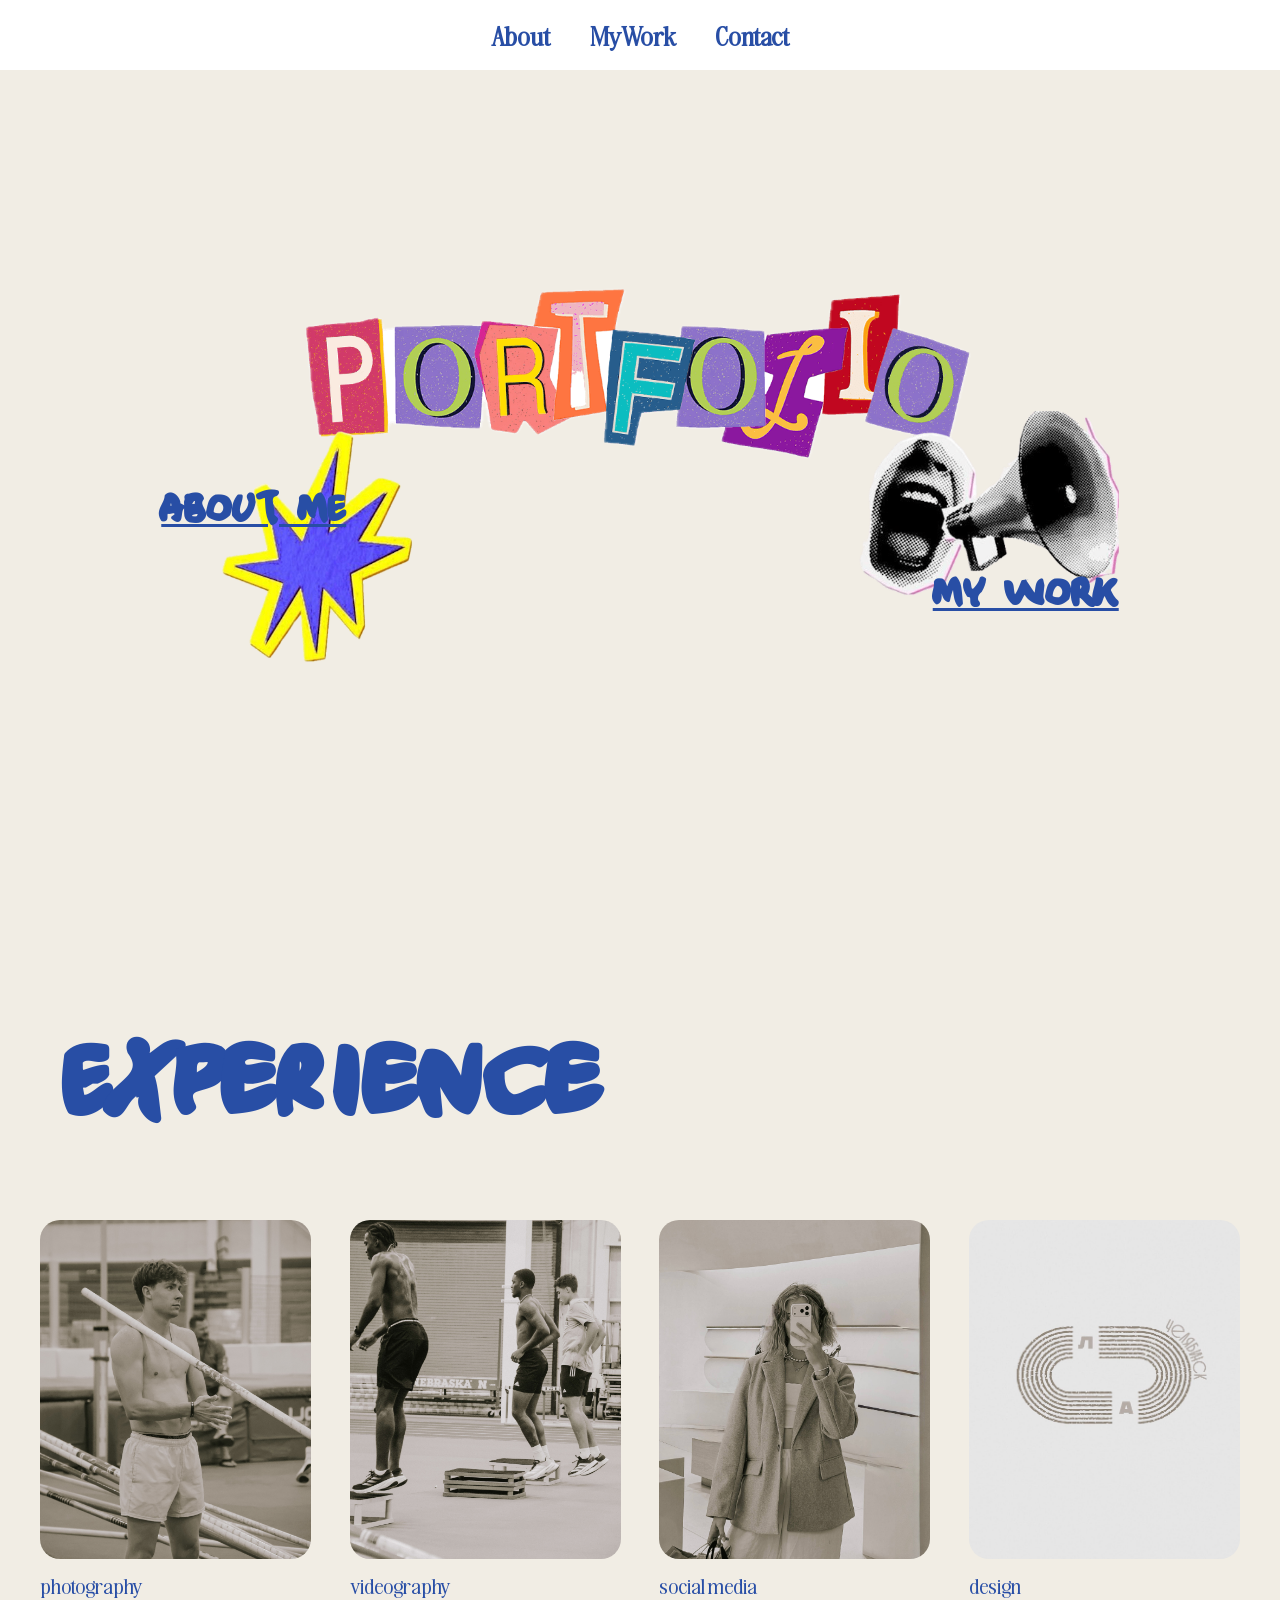
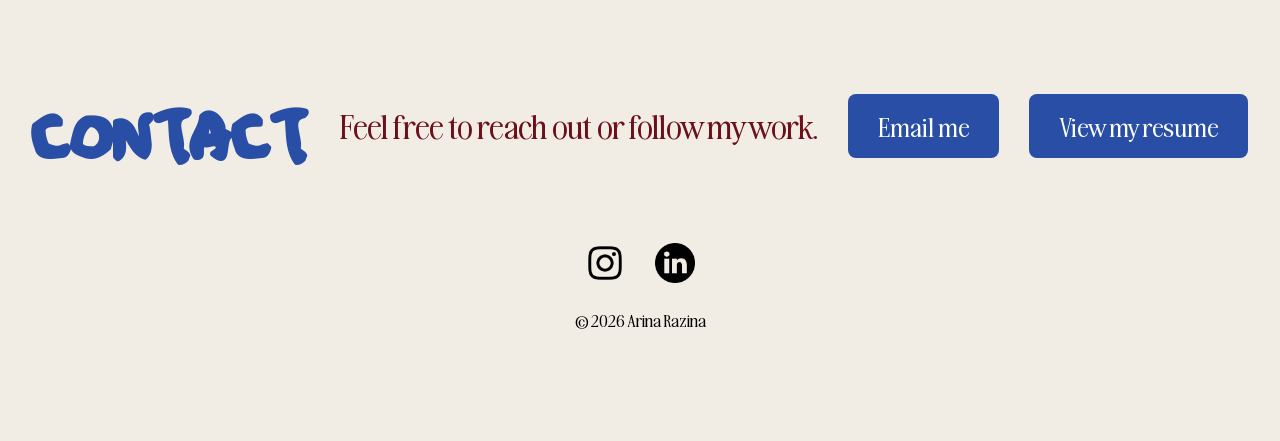
==== commit 30a567bb: "fixed" ====
--- a/index.html
+++ b/index.html
@@ -8,8 +8,8 @@
 
 <body>
     <nav class="navbar">
-    <a href="#about">About</a>
-    <a href="#about2">My Work</a>
+   <a href="aboutme.html">About</a>
+    <a href="index.html#about2">My Work</a>
     <a href="#contact">Contact</a>
 </nav>
 
@@ -19,150 +19,12 @@
   <img src="images/star.png" class="star">
   <img src="images/mic.png" class="mic">
 
-    <a href="#about" class="label about">ABOUT ME</a>
+    <a href="aboutme.html" class="label about">ABOUT ME</a>
 <a href="#about2" class="label exp">MY WORK</a>
   </div>
   </section>
 
-
-<section id="about" class="hero">
-    <div class="heroImage">
-        <img src="images/arina3.png" alt="About me">
-    </div>
-    <div class="heroText" id="about">
-        <h1>ABOUT ME</h1>
-        <p>
-            I’m an undergraduate student studying Advertising & Public Relations and Hospitality, Restaurant & Tourism Management. I’m also a student-athlete, and one of my long-term goals is to open a bakery in a small town like Lincoln.
-         </p>
-    </div>
-</section>
-<section class="hero-hobby">
-    <div class="hero-hobby__text">
-        <h1>
-            I’m a pole vaulter from Russia, currently representing the University of Nebraska. I expected this to be a break from freezing Siberian winters—but Nebraska weather can be just as unpredictable. Outside of track, I enjoy watching TV shows, listening to music, and shopping.
-         </h1>
-    </div>
-
-    <img src="images/flag.png" alt=" Russian flag" class="hero-hobby__left">
-
-    <img src="images/pv.png" alt="Pole vault" class="hero-hobby__right">
-</section>
-
-
-<section class="tv">
-    <div class="tvImage">
-    <h1>My top 5 shows</h1>
-     <p>I’m a big fan of TV series, especially ones that are dark, mysterious, and emotionally intense. Some of my favorites include Dark, Baby Reindeer, Chernobyl, Gossip Girl, and The Studio.  
-        </p>
-    </div>
-    <div class="tvImage-container">
-        <img src="images/br.jpg" alt="BabyReindeer">
-        <img src="images/c.jpg" alt="Chernobyl">
-        <img src="images/gg.jpg" alt="GossipGirl">
-        <img src="images/ts.jpg" alt="TheStudio">
-        <img src="images/dark.JPG" alt="Dark">
-    </div>
-</section>
-
-<section class="music">
-  <div class="music-content">
-  <h1>My favorite music</h1>
-  <p>
-   My favorite genre is house music. It might be a “typical European” stereotype, but I can’t argue with it—house music just makes the best parties. Here are a few of my top tracks.
- </p>
-    </div>
-<div class="music-list">
-  <div class="music-track">
-    <div class="music-track-info">
-      <img src="images/ut.jpg" alt="" class="music-cover">
-      <h3>until tomorrow (da africa deep remix) - chelsea como & jacko </h3>
-    </div>
-    <audio controls>
-      <source src="audio/untiltmw1.mp3" type="audio/mpeg">
-    </audio>
-  </div>
-
-
-  <div class="music-track">
-    <div class="music-track-info">
-      <img src="images/nk.jpeg" alt="" class="music-cover">
-      <h3>tarde (melchior productions ltd late mix) - nina kravitz</h3>
-    </div>
-    <audio controls>
-      <source src="audio/tarde1.mp3" type="audio/mpeg">
-    </audio>
-  </div>
-
-  <div class="music-track">
-    <div class="music-track-info">
-      <img src="images/u.jpeg" alt="" class="music-cover">
-      <h3> understanding - simone vitullo & VXSION</h3>
-    </div>
-    <audio controls>
-      <source src="audio/understanding.mp3" type="audio/mpeg">
-    </audio>
-  </div>
-
-  <div class="music-track">
-    <div class="music-track-info">
-      <img src="images/r.jpg" alt="" class="music-cover">
-      <h3>rain - joep mencke, ben juno</h3>
-    </div>
-    <audio controls>
-      <source src="audio/rain.mp3" type="audio/mpeg">
-    </audio>
-  </div>
-
-  <div class="music-track">
-    <div class="music-track-info">
-      <img src="images/fn.jpg" alt="" class="music-cover">
-      <h3>friday night (it's not right) - bruno be & kiko franco</h3>
-    </div>
-    <audio controls>
-      <source src="audio/friday1.mp3" type="audio/mpeg">
-    </audio>
-  </div>
-</div>
-</section>
-
-<section class="travel">
-    <div class="travelImage">
-        <h1>My fav places in the world so far</h1>
-        <p>
-       These are some of my favorite places I’ve visited so far—and I would love to return to them again.
-        </p>
-    </div>
-
-    <div class="travelImage-container">
-        <div class="card">
-            <img src="images/ms.jpg" alt="Moscow">
-            <p>Moscow</p>
-        </div>
-
-        <div class="card">
-            <img src="images/tb.jpg" alt="Tbilisi">
-            <p>Tbilisi</p>
-        </div>
-
-        <div class="card">
-            <img src="images/ny.jpg" alt="New York">
-            <p>New York</p>
-        </div>
-
-        <div class="card">
-            <img src="images/db.jpg" alt="Dubai">
-            <p>Dubai</p>
-        </div>
-
-        <div class="card">
-            <img src="images/sf.jpg" alt="San Francisco">
-            <p>San Francisco</p>
-        </div>
-    </div>
-</section>
-
- 
-<section id="about2"  class="work">
+  <section id="about2"  class="work">
     <div class="work-items">
     <h1>Experience</h1>
     </div>
@@ -170,26 +32,33 @@
     <div class="work-items-container">
 
 <div class="item">
-<img src="images/item1.jpg" alt="">
-<a href="photography.html">photography</a>
+  <a href="photography.html">
+    <img src="images/item1.jpg" alt="">
+    <span>photography</span>
+  </a>
 </div>
 
 <div class="item">
-<img src="images/item2.jpg" alt="">
-  <a href="videography.html">videography</a>
+  <a href="videography.html">
+    <img src="images/item2.jpg" alt="">
+    <span>videography</span>
+  </a>
 </div>
 
 <div class="item">
-<img src="images/item3.jpg" alt="">
-<a href="socialmedia.html">social media</a> 
+  <a href="socialmedia.html">
+    <img src="images/item3.jpg" alt="">
+    <span>social media</span> 
+  </a>
 </div>
 
 <div class="item">
-<img src="images/item4.jpg" alt="">
-<a href ="design.html">design</a>
+  <a href="design.html">
+    <img src="images/item4.jpg" alt="">
+    <span>design</span>
+  </a>
 </div>
-    </div>
-
+</div>
 
 
 <section id="contact" class="ContactSection">
--- a/css/style.css
+++ b/css/style.css
@@ -85,10 +85,13 @@
     right: 6%;
 }
 
-.label:hover,
+.label:hover {
+    transform: scale(1.08) rotate(-3deg);
+}
+
 .star:hover,
 .mic:hover {
-    transform: scale(1.08) rotate(-3deg);
+    transform: scale(1.04);
 }
 
 /* about me */
@@ -184,18 +187,18 @@
 /* стрелки ставим именно под текстом */
 .arrowButtons {
     position: absolute;
-    top: 100%;          /* сразу под блоком текста */
+    top: 100%;           
     left: 0;
-    width: 520px;       /* расстояние между левой и правой стрелкой */
+    width: 520px;       
     display: flex;
     justify-content: space-between;
     align-items: center;
-    margin-top: 40px;   /* отступ от текста вниз */
+    margin-top: 40px;   
 }
 
 /* маленькие иконки */
 .navArrow img {
-    width: 26px;        /* маленький размер стрелок */
+    width: 26px;        
     height: auto;
     display: block;
 }
@@ -203,18 +206,16 @@
 .navArrow {
     display: block;
 }
-/* novaya hyinya*/ 
-/* текст + стрелки как на скрине */
+ 
 .photoText,
 .videoText,
 .socialText,
 .designText {
     position: relative;
     width: min(38rem, 40vw);
-    padding-bottom: 7rem; /* место под стрелки */
-}
-
-/* стрелки под текстом, по ширине текстового блока */
+    padding-bottom: 7rem;
+}
+
 .photoText .arrowButtons,
 .videoText .arrowButtons,
 .socialText .arrowButtons,
@@ -231,7 +232,6 @@
     align-items: center;
 }
 
-/* размер стрелок */
 .photoText .navArrow img,
 .videoText .navArrow img,
 .socialText .navArrow img,
@@ -351,6 +351,16 @@
 .resumeButton:hover {
     background-color: var(--orange);
 }
+.emailButton,
+.resumeButton {
+    transition: transform 0.25s ease, background-color 0.25s ease;
+}
+
+.emailButton:hover,
+.resumeButton:hover {
+    background-color: var(--orange);
+    transform: translateY(-4px) rotate(-1deg);
+}
 
 .contactLinks {
     display: flex;
@@ -402,9 +412,14 @@
 }
 
 .item a {
+    display: block;
     text-decoration: none;
     color: #284EA6;
     font-size: clamp(1rem, 1.8vw, 1.25rem);
+}
+.item span {
+    display: block;
+    margin-top: 0.75rem;
 }
 
 .item a:hover {
@@ -683,7 +698,7 @@
     margin: 0;
     font-family: 'crumbk', sans-serif;
    font-size: clamp(1.35rem, 2.4vw, 3rem);
-    line-height: 0.95;
+    line-height: 1.15;
     text-transform: uppercase;
     color: #284EA6;
     text-align: center;
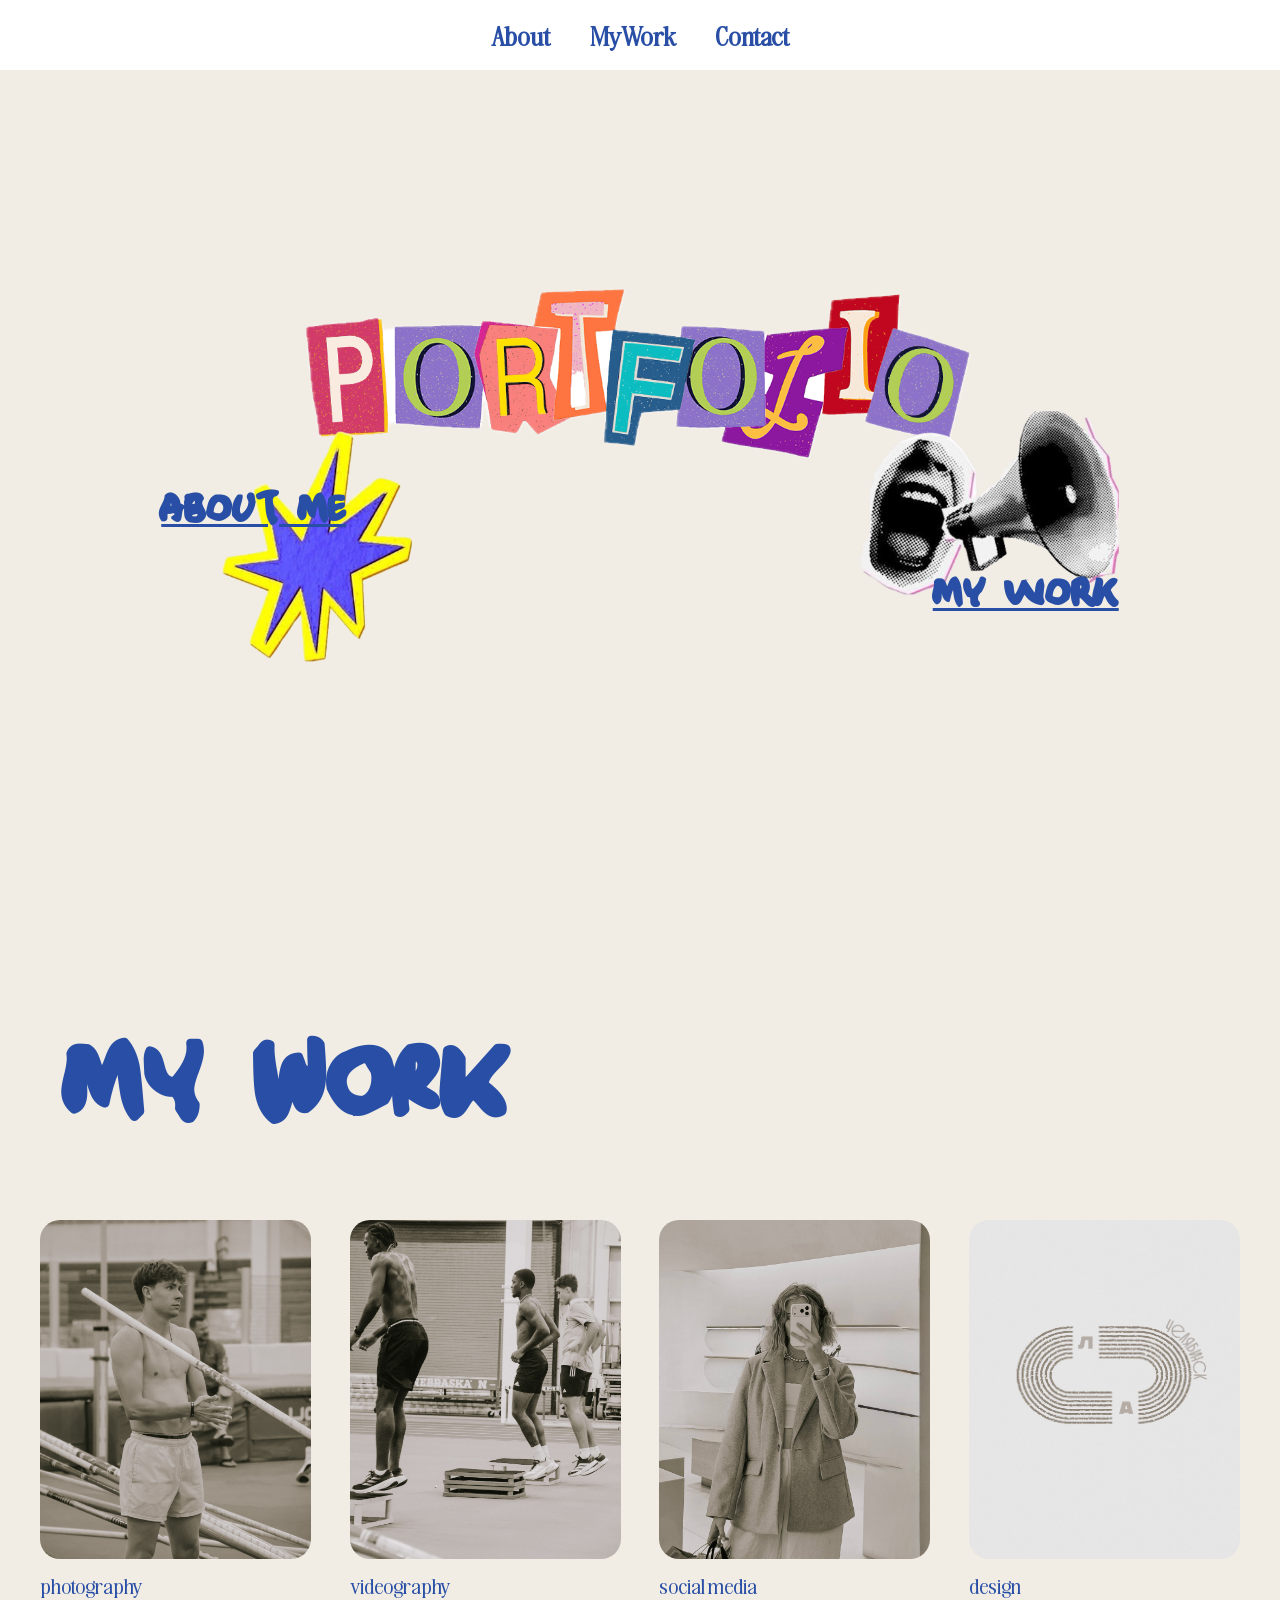
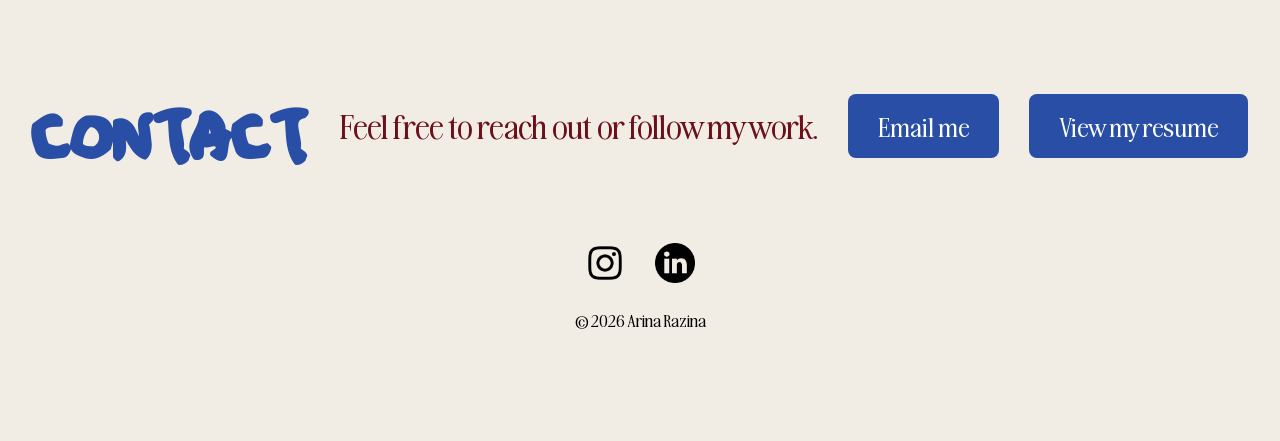
==== commit 453b9fa4: "my work" ====
--- a/index.html
+++ b/index.html
@@ -26,7 +26,7 @@
 
   <section id="about2"  class="work">
     <div class="work-items">
-    <h1>Experience</h1>
+    <h1>My work</h1>
     </div>
 
     <div class="work-items-container">
